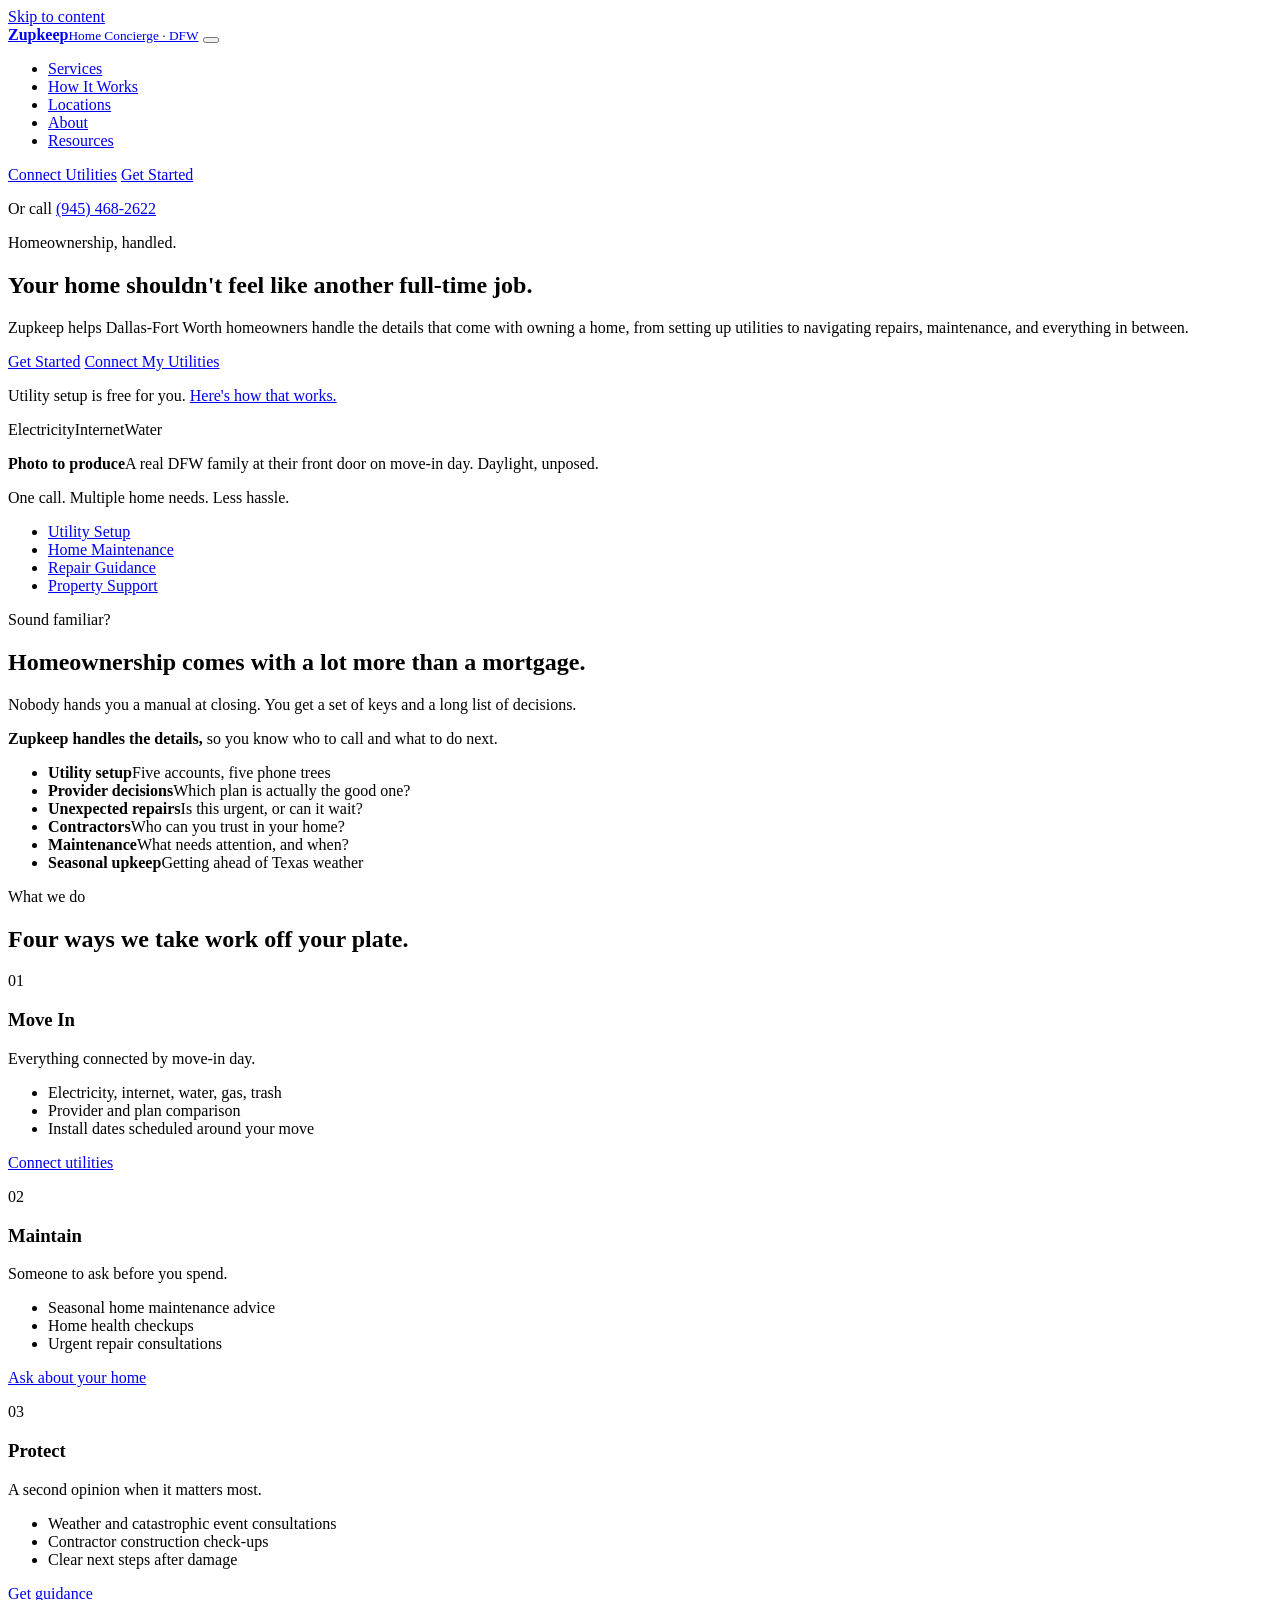
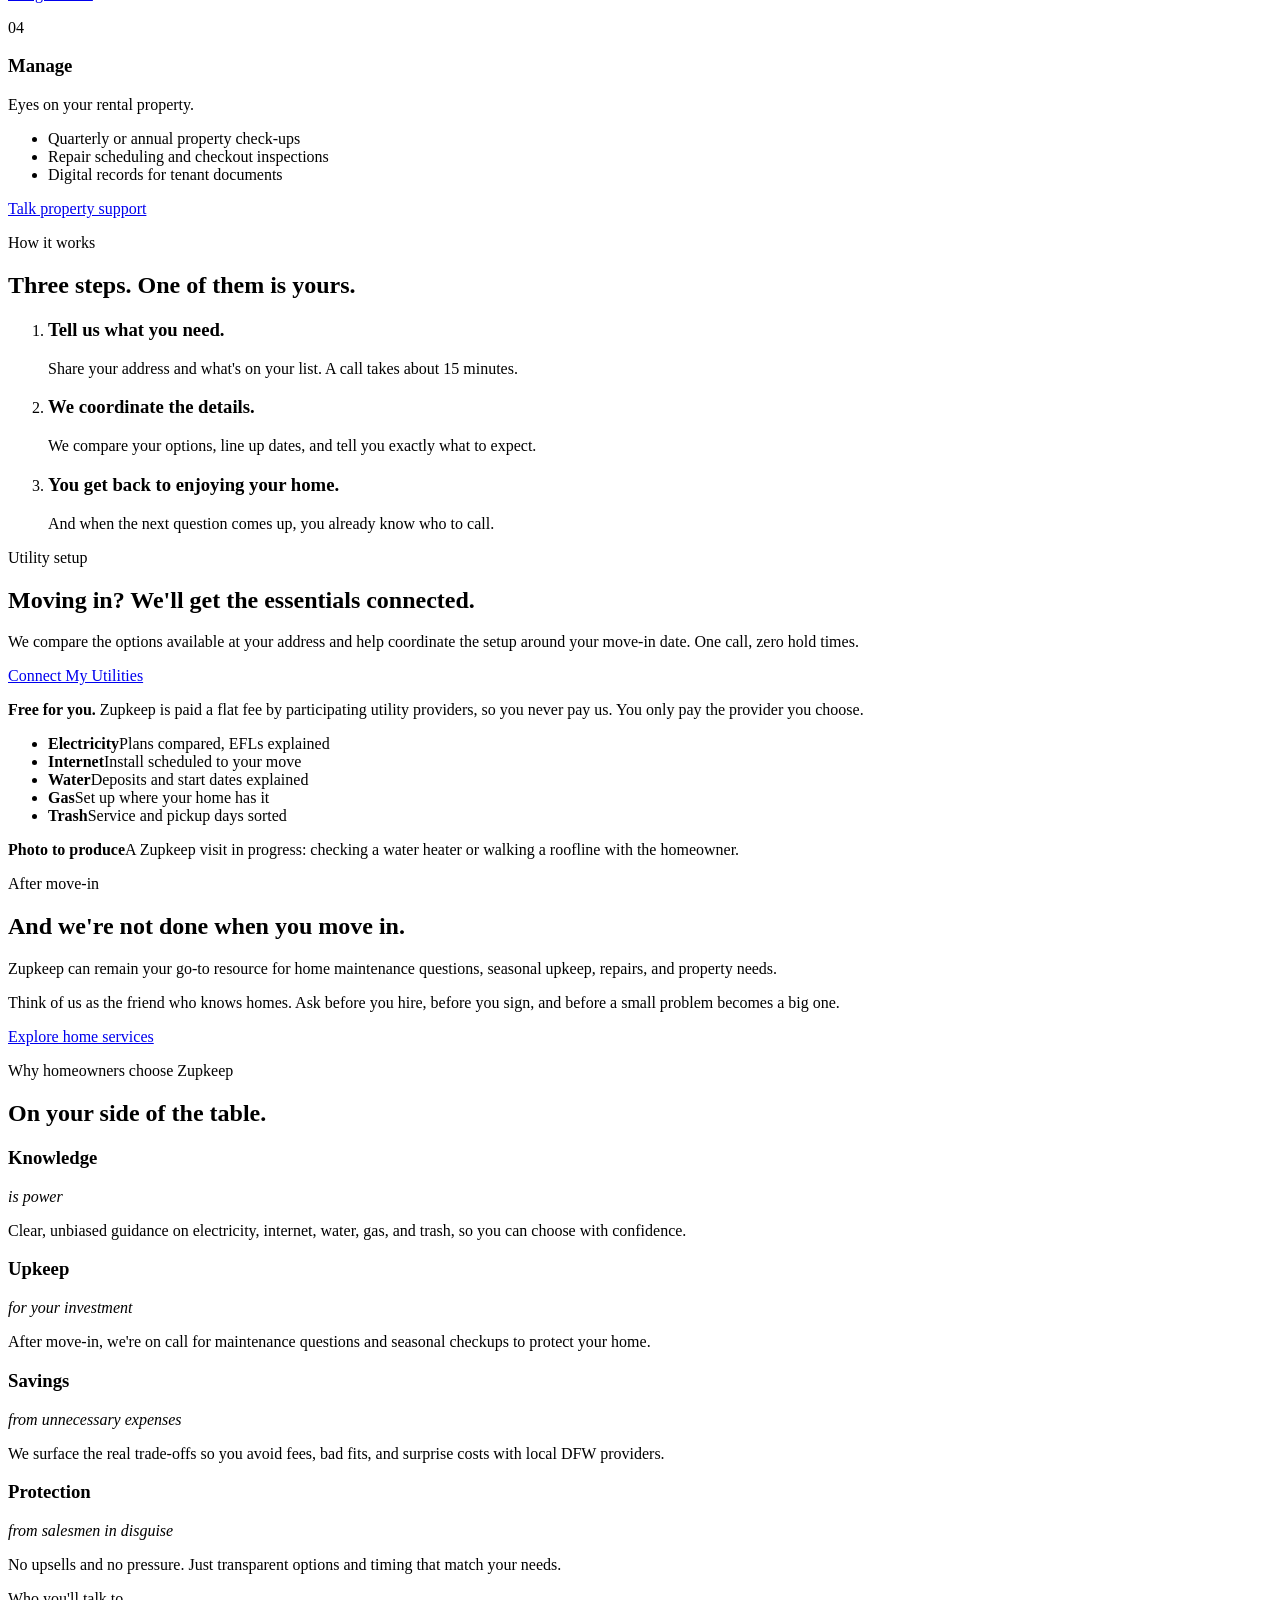
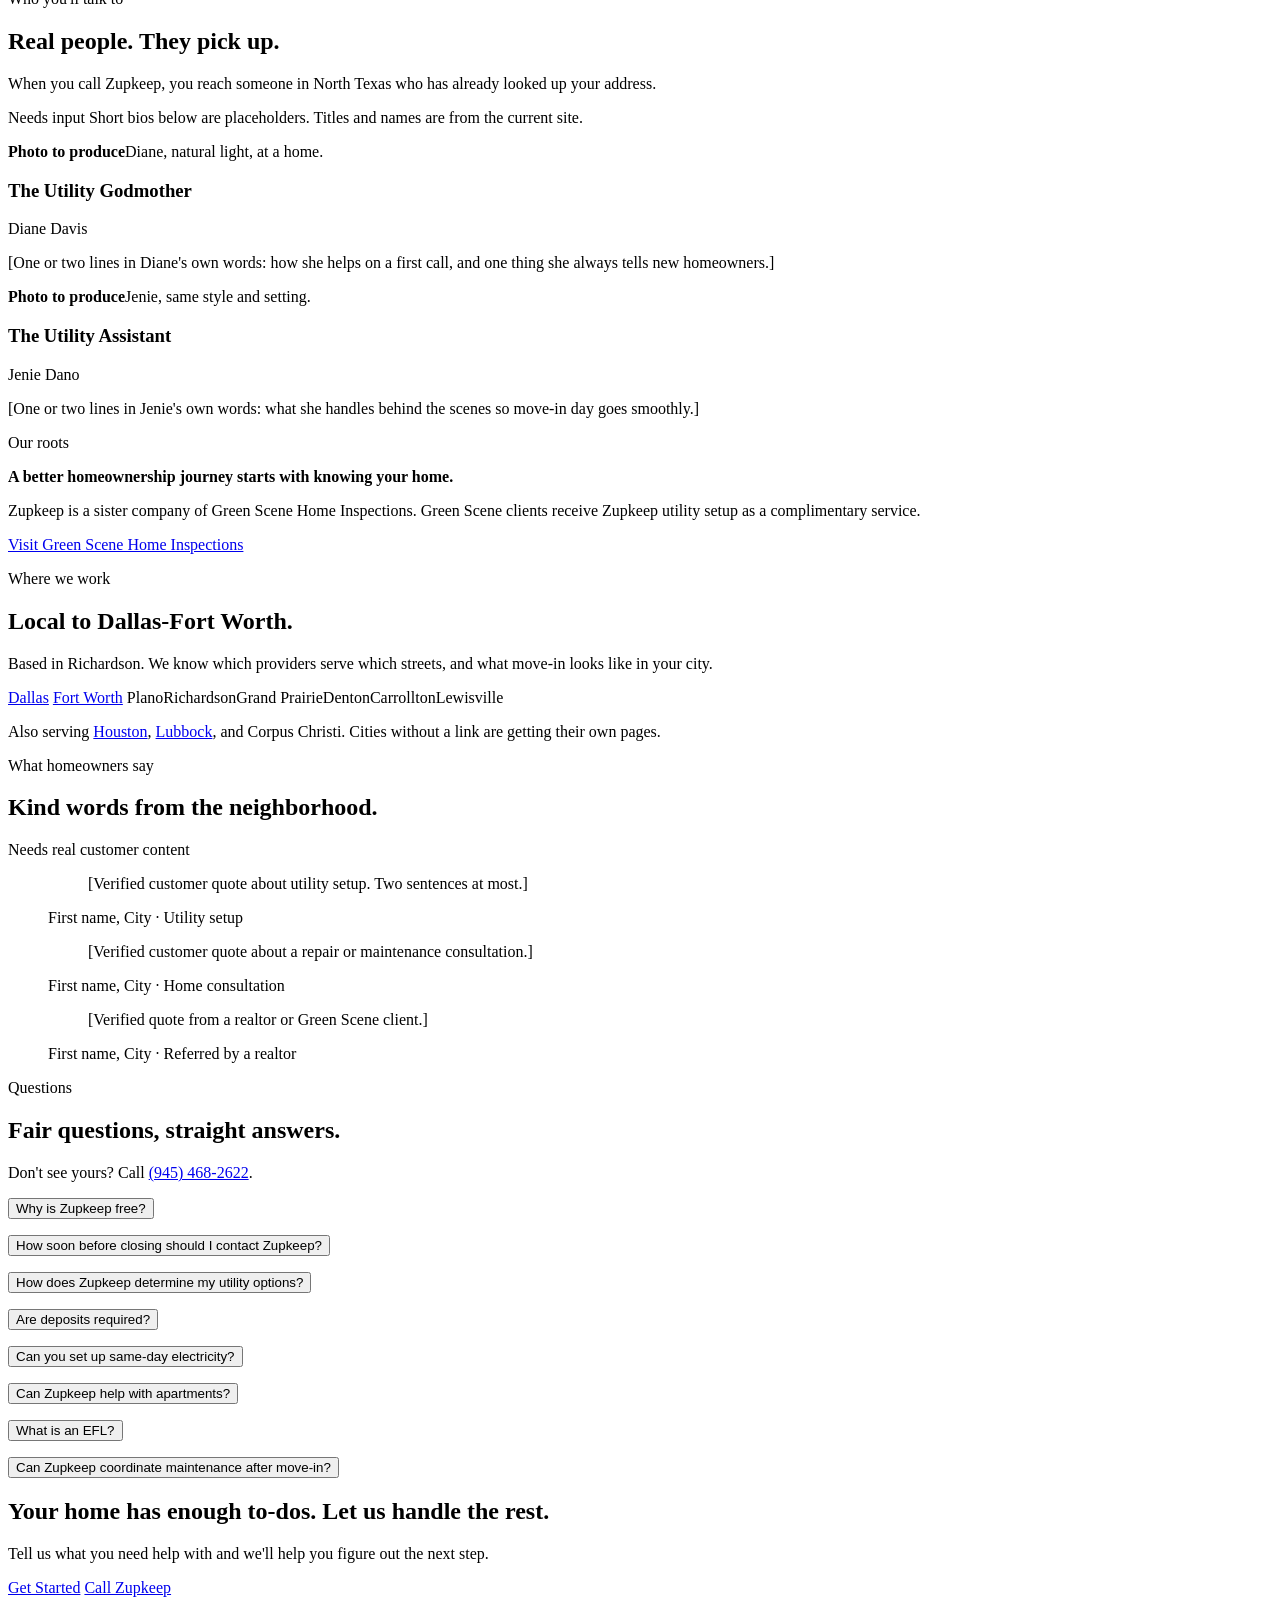
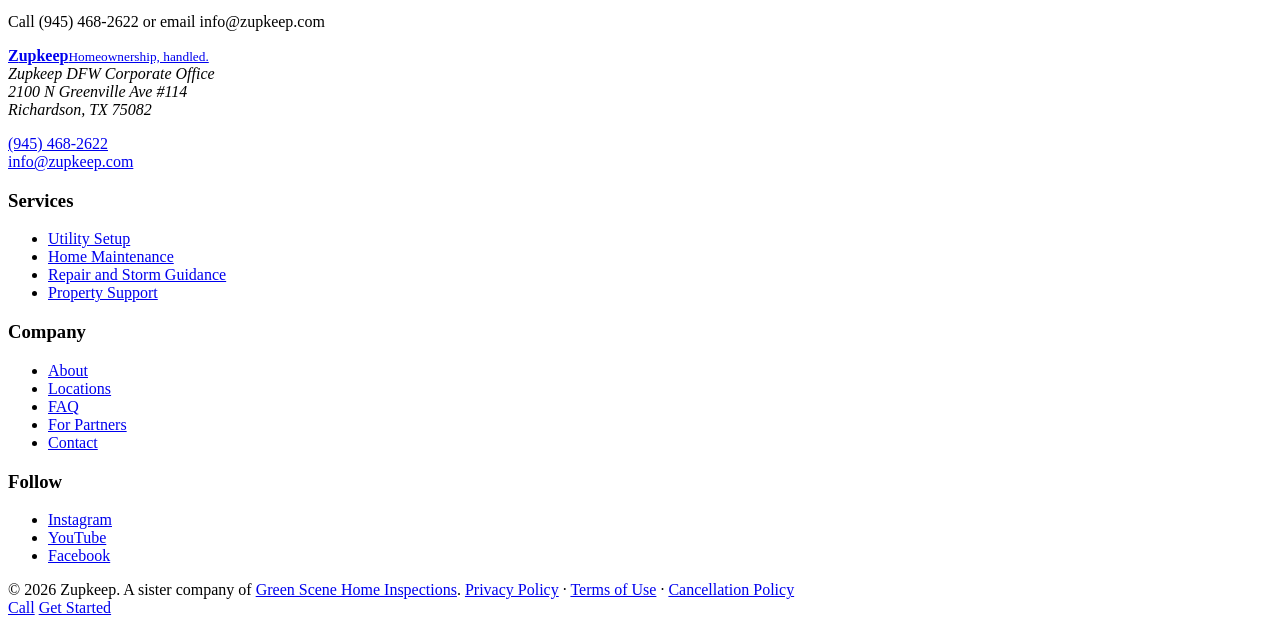
==== index.html @ adb750c3 "Add files via upload" ====
<!DOCTYPE html>
<html lang="en">
<head>
<meta charset="utf-8">
<meta name="viewport" content="width=device-width, initial-scale=1, viewport-fit=cover">
<title>Zupkeep | Home Concierge and Utility Setup in Dallas-Fort Worth</title>
<meta name="robots" content="noindex, nofollow">
<meta name="description" content="Zupkeep helps DFW homeowners handle the details of owning a home: free utility setup at move-in, then maintenance, repair, and property guidance for as long as you own it.">
<link rel="canonical" href="https://www.zupkeep.com/">
<meta property="og:type" content="website">
<meta property="og:site_name" content="Zupkeep">
<meta property="og:title" content="Zupkeep | Home Concierge and Utility Setup in Dallas-Fort Worth">
<meta property="og:description" content="Zupkeep helps DFW homeowners handle the details of owning a home: free utility setup at move-in, then maintenance, repair, and property guidance for as long as you own it.">
<meta property="og:url" content="https://www.zupkeep.com/">
<!-- TODO: replace with a real 1200x630 share image -->
<meta property="og:image" content="https://www.zupkeep.com/assets/images/og-zupkeep.jpg">
<meta name="twitter:card" content="summary_large_image">
<link rel="preconnect" href="https://fonts.googleapis.com">
<link rel="preconnect" href="https://fonts.gstatic.com" crossorigin>
<link rel="stylesheet" href="https://fonts.googleapis.com/css2?family=Bricolage+Grotesque:opsz,wght@12..96,600;12..96,700;12..96,800&family=DM+Sans:opsz,wght@9..40,400;9..40,500;9..40,600;9..40,700&display=swap">
<link rel="stylesheet" href="css/variables.css">
<link rel="stylesheet" href="css/global.css">
<link rel="stylesheet" href="css/components.css">
<link rel="stylesheet" href="css/responsive.css">
<script type="application/ld+json">{"@context":"https://schema.org","@type":"LocalBusiness","@id":"https://www.zupkeep.com/#business","name":"Zupkeep","url":"https://www.zupkeep.com/","telephone":"+1-945-468-2622","email":"info@zupkeep.com","address":{"@type":"PostalAddress","streetAddress":"2100 N Greenville Ave #114","addressLocality":"Richardson","addressRegion":"TX","postalCode":"75082","addressCountry":"US"},"areaServed":["Dallas","Fort Worth","Plano","Richardson","Grand Prairie","Denton","Carrollton","Lewisville"],"parentOrganization":{"@type":"Organization","name":"Green Scene Home Inspections","url":"https://www.greenscenehomeinspections.com/"},"sameAs":["https://www.instagram.com/zupkeep","https://youtube.com/@zupkeep"]}</script>
<script type="application/ld+json">{"@context": "https://schema.org", "@type": "FAQPage", "mainEntity": [{"@type": "Question", "name": "Why is Zupkeep free?", "acceptedAnswer": {"@type": "Answer", "text": "Zupkeep is paid a flat fee by participating utility providers, so you never pay us. You only pay the provider you choose. For Green Scene Home Inspections clients, it is a complimentary service."}}, {"@type": "Question", "name": "How soon before closing should I contact Zupkeep?", "acceptedAnswer": {"@type": "Answer", "text": "We suggest two to four weeks before moving in, or as early as possible."}}, {"@type": "Question", "name": "How does Zupkeep determine my utility options?", "acceptedAnswer": {"@type": "Answer", "text": "Zupkeep uses proprietary software to identify the options available for your address."}}, {"@type": "Question", "name": "Are deposits required?", "acceptedAnswer": {"@type": "Answer", "text": "Deposits are set by the utility provider and can be based on credit, identity verification, prior account history, or random selection. We will tell you what to expect and how to ask about waivers when available. If you have a credit freeze, you will need to temporarily lift it with the credit bureaus before enrollment."}}, {"@type": "Question", "name": "Can you set up same-day electricity?", "acceptedAnswer": {"@type": "Answer", "text": "Often, yes. It depends on the provider's cut-off times and meter access. Ask us early and we will make it happen when possible."}}, {"@type": "Question", "name": "Can Zupkeep help with apartments?", "acceptedAnswer": {"@type": "Answer", "text": "Yes. Zupkeep works with apartments and high-rises, though high-rises often have their own utilities."}}, {"@type": "Question", "name": "What is an EFL?", "acceptedAnswer": {"@type": "Answer", "text": "An EFL (Electricity Facts Label) comes with every deregulated electricity plan in Texas. It is the key to understanding what you will pay per kilowatt-hour."}}, {"@type": "Question", "name": "Can Zupkeep coordinate maintenance after move-in?", "acceptedAnswer": {"@type": "Answer", "text": "Yes. After move-in we are on call for maintenance questions and seasonal checkups, and you can request a consultation for urgent repairs, contractor work, or weather damage."}}]}</script>
</head>
<body>
<a class="skip-link" href="#main">Skip to content</a>
<header class="header">
  <div class="container header__inner">
    <!-- Wordmark stand-in. Replace with the Zupkeep logo file (SVG preferred) in assets/images/. -->
    <a class="logo" href="index.html" aria-label="Zupkeep home"><b><span>Z</span>upkeep</b><small>Home Concierge &middot; DFW</small></a>
    <button class="nav-toggle" type="button" aria-expanded="false" aria-controls="site-nav" aria-label="Menu"><span></span><span></span><span></span></button>
    <nav class="nav" id="site-nav" aria-label="Main">
      <ul class="nav__list">
        <li><a href="#services">Services</a></li>
        <li><a href="#how-it-works">How It Works</a></li>
        <li><a href="#locations">Locations</a></li>
        <li><a href="#team">About</a></li>
        <li><a href="#faq">Resources</a></li>
      </ul>
      <div class="nav__cta">
        <a class="btn btn--secondary btn--sm" href="pages/utilities.html" data-track="connect_utilities" data-placement="nav">Connect Utilities</a>
        <a class="btn btn--primary btn--sm" href="pages/utilities.html#get-started" data-track="get_started" data-placement="nav">Get Started</a>
      </div>
      <p class="nav__phone">Or call <a href="tel:+19454682622" data-track="phone_click" data-placement="menu">(945) 468-2622</a></p>
    </nav>
  </div>
</header>
<main id="main">

<!-- 2. HERO -->
<section class="hero">
  <div class="container split split--center">
    <div class="stack">
      <p class="eyebrow">Homeownership, handled.</p>
      <h1>Your home shouldn't feel like another full-time job.</h1>
      <p class="lead">Zupkeep helps Dallas-Fort Worth homeowners handle the details that come with owning a home, from setting up utilities to navigating repairs, maintenance, and everything in between.</p>
      <div class="btn-row">
        <a class="btn btn--primary" href="pages/utilities.html#get-started" data-track="get_started" data-placement="hero">Get Started</a>
        <a class="btn btn--secondary" href="pages/utilities.html" data-track="connect_utilities" data-placement="hero">Connect My Utilities</a>
      </div>
      <p class="hero__note">Utility setup is free for you. <a href="#faq">Here's how that works.</a></p>
    </div>
    <div class="photo" role="img" aria-label="Placeholder for a photo of a Dallas-Fort Worth home at move-in">
      <!-- Replace with: <img src="assets/images/hero-home.jpg" alt="..." width="960" height="1200" fetchpriority="high"> -->
      <div class="photo__tags"><span class="tag">Electricity</span><span class="tag">Internet</span><span class="tag">Water</span></div>
      <p class="photo__note"><b>Photo to produce</b>A real DFW family at their front door on move-in day. Daylight, unposed.</p>
    </div>
  </div>
</section>

<!-- 3. VALUE STRIP -->
<section class="strip" aria-label="What Zupkeep helps with">
  <div class="container strip__inner">
    <p class="strip__line">One call. Multiple home needs. Less hassle.</p>
    <ul class="strip__list">
      <li><a href="#utilities">Utility Setup</a></li>
      <li><a href="#services">Home Maintenance</a></li>
      <li><a href="#services">Repair Guidance</a></li>
      <li><a href="#services">Property Support</a></li>
    </ul>
  </div>
</section>

<!-- 4. THE PROBLEM -->
<section class="section">
  <div class="container split reveal">
    <div class="stack">
      <p class="eyebrow">Sound familiar?</p>
      <h2>Homeownership comes with a lot more than a mortgage.</h2>
      <p class="lead muted">Nobody hands you a manual at closing. You get a set of keys and a long list of decisions.</p>
      <p><strong>Zupkeep handles the details,</strong> so you know who to call and what to do next.</p>
    </div>
    <ul class="ruled">
      <li><strong>Utility setup</strong><span>Five accounts, five phone trees</span></li>
      <li><strong>Provider decisions</strong><span>Which plan is actually the good one?</span></li>
      <li><strong>Unexpected repairs</strong><span>Is this urgent, or can it wait?</span></li>
      <li><strong>Contractors</strong><span>Who can you trust in your home?</span></li>
      <li><strong>Maintenance</strong><span>What needs attention, and when?</span></li>
      <li><strong>Seasonal upkeep</strong><span>Getting ahead of Texas weather</span></li>
    </ul>
  </div>
</section>

<!-- 5. CORE SERVICES -->
<section class="section section--surface" id="services">
  <div class="container stack stack--lg">
    <div class="stack reveal">
      <p class="eyebrow">What we do</p>
      <h2>Four ways we take work off your plate.</h2>
    </div>
    <div class="cards reveal">
      <article class="card">
        <p class="card__num">01</p><h3>Move In</h3>
        <p>Everything connected by move-in day.</p>
        <ul class="card__list"><li>Electricity, internet, water, gas, trash</li><li>Provider and plan comparison</li><li>Install dates scheduled around your move</li></ul>
        <a class="link" href="pages/utilities.html" data-track="connect_utilities" data-placement="service_card">Connect utilities</a>
      </article>
      <article class="card">
        <p class="card__num">02</p><h3>Maintain</h3>
        <p>Someone to ask before you spend.</p>
        <ul class="card__list"><li>Seasonal home maintenance advice</li><li>Home health checkups</li><li>Urgent repair consultations</li></ul>
        <a class="link" href="pages/utilities.html#get-started" data-track="home_maintenance_consultation" data-placement="service_card">Ask about your home</a>
      </article>
      <article class="card">
        <p class="card__num">03</p><h3>Protect</h3>
        <p>A second opinion when it matters most.</p>
        <ul class="card__list"><li>Weather and catastrophic event consultations</li><li>Contractor construction check-ups</li><li>Clear next steps after damage</li></ul>
        <a class="link" href="pages/utilities.html#get-started" data-track="home_repair_consultation" data-placement="service_card">Get guidance</a>
      </article>
      <article class="card">
        <p class="card__num">04</p><h3>Manage</h3>
        <p>Eyes on your rental property.</p>
        <ul class="card__list"><li>Quarterly or annual property check-ups</li><li>Repair scheduling and checkout inspections</li><li>Digital records for tenant documents</li></ul>
        <a class="link" href="pages/utilities.html#get-started" data-track="property_management_consultation" data-placement="service_card">Talk property support</a>
      </article>
    </div>
  </div>
</section>

<!-- 6. HOW IT WORKS -->
<section class="section" id="how-it-works">
  <div class="container stack stack--lg">
    <div class="stack reveal">
      <p class="eyebrow">How it works</p>
      <h2>Three steps. One of them is yours.</h2>
    </div>
    <ol class="steps reveal">
      <li class="step"><h3>Tell us what you need.</h3><p class="muted">Share your address and what's on your list. A call takes about 15 minutes.</p></li>
      <li class="step"><h3>We coordinate the details.</h3><p class="muted">We compare your options, line up dates, and tell you exactly what to expect.</p></li>
      <li class="step"><h3>You get back to enjoying your home.</h3><p class="muted">And when the next question comes up, you already know who to call.</p></li>
    </ol>
  </div>
</section>

<!-- 7. UTILITY CONNECTION -->
<section class="section section--dark" id="utilities">
  <div class="container split reveal">
    <div class="stack">
      <p class="eyebrow">Utility setup</p>
      <h2>Moving in? We'll get the essentials connected.</h2>
      <p class="lead muted">We compare the options available at your address and help coordinate the setup around your move-in date. One call, zero hold times.</p>
      <div class="btn-row">
        <a class="btn btn--primary" href="pages/utilities.html" data-track="connect_utilities" data-placement="utility_section">Connect My Utilities</a>
      </div>
      <p class="muted" style="font-size:var(--text-small)"><strong style="color:var(--zupkeep-on-dark)">Free for you.</strong> Zupkeep is paid a flat fee by participating utility providers, so you never pay us. You only pay the provider you choose.</p>
    </div>
    <ul class="ruled">
      <li><strong>Electricity</strong><span>Plans compared, EFLs explained</span></li>
      <li><strong>Internet</strong><span>Install scheduled to your move</span></li>
      <li><strong>Water</strong><span>Deposits and start dates explained</span></li>
      <li><strong>Gas</strong><span>Set up where your home has it</span></li>
      <li><strong>Trash</strong><span>Service and pickup days sorted</span></li>
    </ul>
  </div>
</section>

<!-- 8. ONGOING CONCIERGE -->
<section class="section">
  <div class="container split split--center reveal">
    <div class="photo photo--wide" role="img" aria-label="Placeholder for a photo of a Zupkeep home checkup">
      <p class="photo__note"><b>Photo to produce</b>A Zupkeep visit in progress: checking a water heater or walking a roofline with the homeowner.</p>
    </div>
    <div class="stack">
      <p class="eyebrow">After move-in</p>
      <h2>And we're not done when you move in.</h2>
      <p class="lead muted">Zupkeep can remain your go-to resource for home maintenance questions, seasonal upkeep, repairs, and property needs.</p>
      <p>Think of us as the friend who knows homes. Ask before you hire, before you sign, and before a small problem becomes a big one.</p>
      <a class="link" href="#services" data-track="explore_home_services" data-placement="concierge_section">Explore home services</a>
    </div>
  </div>
</section>

<!-- 9. WHY ZUPKEEP -->
<section class="section section--surface" id="why">
  <div class="container stack stack--lg">
    <div class="stack reveal">
      <p class="eyebrow">Why homeowners choose Zupkeep</p>
      <h2>On your side of the table.</h2>
    </div>
    <div class="pillars reveal">
      <div class="pillar"><h3>Knowledge</h3><em>is power</em><p class="muted">Clear, unbiased guidance on electricity, internet, water, gas, and trash, so you can choose with confidence.</p></div>
      <div class="pillar"><h3>Upkeep</h3><em>for your investment</em><p class="muted">After move-in, we're on call for maintenance questions and seasonal checkups to protect your home.</p></div>
      <div class="pillar"><h3>Savings</h3><em>from unnecessary expenses</em><p class="muted">We surface the real trade-offs so you avoid fees, bad fits, and surprise costs with local DFW providers.</p></div>
      <div class="pillar"><h3>Protection</h3><em>from salesmen in disguise</em><p class="muted">No upsells and no pressure. Just transparent options and timing that match your needs.</p></div>
    </div>
  </div>
</section>

<!-- 10. HUMAN TEAM -->
<section class="section" id="team">
  <div class="container split reveal">
    <div class="stack">
      <p class="eyebrow">Who you'll talk to</p>
      <h2>Real people. They pick up.</h2>
      <p class="lead muted">When you call Zupkeep, you reach someone in North Texas who has already looked up your address.</p>
      <p class="muted" style="font-size:var(--text-small)"><span class="badge badge--flag">Needs input</span> Short bios below are placeholders. Titles and names are from the current site.</p>
    </div>
    <div class="team">
      <article class="person">
        <div class="photo photo--portrait" role="img" aria-label="Placeholder for a portrait of Diane Davis"><p class="photo__note"><b>Photo to produce</b>Diane, natural light, at a home.</p></div>
        <h3 class="person__nick">The Utility Godmother</h3>
        <p class="person__name">Diane Davis</p>
        <p class="muted">[One or two lines in Diane's own words: how she helps on a first call, and one thing she always tells new homeowners.]</p>
      </article>
      <article class="person">
        <div class="photo photo--portrait" role="img" aria-label="Placeholder for a portrait of Jenie Dano"><p class="photo__note"><b>Photo to produce</b>Jenie, same style and setting.</p></div>
        <h3 class="person__nick">The Utility Assistant</h3>
        <p class="person__name">Jenie Dano</p>
        <p class="muted">[One or two lines in Jenie's own words: what she handles behind the scenes so move-in day goes smoothly.]</p>
      </article>
    </div>
  </div>
</section>

<!-- 11. GREEN SCENE -->
<section class="section section--surface">
  <div class="container">
    <div class="note reveal">
      <div class="stack">
        <p class="eyebrow">Our roots</p>
        <h2 style="font-size:var(--text-h3)">A better homeownership journey starts with knowing your home.</h2>
      </div>
      <div class="stack">
        <p>Zupkeep is a sister company of Green Scene Home Inspections. Green Scene clients receive Zupkeep utility setup as a complimentary service.</p>
        <a class="link" href="https://www.greenscenehomeinspections.com/" rel="noopener">Visit Green Scene Home Inspections</a>
      </div>
    </div>
  </div>
</section>

<!-- 12. LOCATIONS -->
<section class="section" id="locations">
  <div class="container stack stack--lg">
    <div class="split reveal">
      <div class="stack"><p class="eyebrow">Where we work</p><h2>Local to Dallas-Fort Worth.</h2></div>
      <p class="lead muted">Based in Richardson. We know which providers serve which streets, and what move-in looks like in your city.</p>
    </div>
    <nav class="cities reveal" aria-label="Dallas-Fort Worth service areas">
      <a href="pages/dallas.html">Dallas</a>
      <a href="https://www.zupkeep.com/fort-worth">Fort Worth</a>
      <span>Plano</span><span>Richardson</span><span>Grand Prairie</span><span>Denton</span><span>Carrollton</span><span>Lewisville</span>
    </nav>
    <p class="muted reveal">Also serving <a href="https://www.zupkeep.com/houston">Houston</a>, <a href="https://www.zupkeep.com/lubbock">Lubbock</a>, and Corpus Christi. Cities without a link are getting their own pages.</p>
  </div>
</section>

<!-- 13. TESTIMONIALS (placeholder structure, no invented quotes) -->
<section class="section section--surface" id="reviews">
  <div class="container stack stack--lg">
    <div class="stack reveal">
      <p class="eyebrow">What homeowners say</p>
      <h2>Kind words from the neighborhood.</h2>
      <p><span class="badge badge--flag">Needs real customer content</span></p>
    </div>
    <div class="quotes reveal">
      <figure class="quote"><blockquote>[Verified customer quote about utility setup. Two sentences at most.]</blockquote><figcaption>First name, City &middot; Utility setup</figcaption></figure>
      <figure class="quote"><blockquote>[Verified customer quote about a repair or maintenance consultation.]</blockquote><figcaption>First name, City &middot; Home consultation</figcaption></figure>
      <figure class="quote"><blockquote>[Verified quote from a realtor or Green Scene client.]</blockquote><figcaption>First name, City &middot; Referred by a realtor</figcaption></figure>
    </div>
  </div>
</section>

<!-- 14. FAQ -->
<section class="section" id="faq">
  <div class="container split reveal">
    <div class="stack">
      <p class="eyebrow">Questions</p>
      <h2>Fair questions, straight answers.</h2>
      <p class="muted">Don't see yours? Call <a href="tel:+19454682622" data-track="phone_click" data-placement="faq">(945) 468-2622</a>.</p>
    </div>
    <div class="faq">
  <div class="faq__item">
    <h3 style="font-size:inherit"><button class="faq__q" type="button" aria-expanded="false" aria-controls="faq-0">Why is Zupkeep free?</button></h3>
    <div class="faq__a" id="faq-0" hidden><p>Zupkeep is paid a flat fee by participating utility providers, so you never pay us. You only pay the provider you choose. For Green Scene Home Inspections clients, it is a complimentary service.</p></div>
  </div>
  <div class="faq__item">
    <h3 style="font-size:inherit"><button class="faq__q" type="button" aria-expanded="false" aria-controls="faq-1">How soon before closing should I contact Zupkeep?</button></h3>
    <div class="faq__a" id="faq-1" hidden><p>We suggest two to four weeks before moving in, or as early as possible.</p></div>
  </div>
  <div class="faq__item">
    <h3 style="font-size:inherit"><button class="faq__q" type="button" aria-expanded="false" aria-controls="faq-2">How does Zupkeep determine my utility options?</button></h3>
    <div class="faq__a" id="faq-2" hidden><p>Zupkeep uses proprietary software to identify the options available for your address.</p></div>
  </div>
  <div class="faq__item">
    <h3 style="font-size:inherit"><button class="faq__q" type="button" aria-expanded="false" aria-controls="faq-3">Are deposits required?</button></h3>
    <div class="faq__a" id="faq-3" hidden><p>Deposits are set by the utility provider and can be based on credit, identity verification, prior account history, or random selection. We will tell you what to expect and how to ask about waivers when available. If you have a credit freeze, you will need to temporarily lift it with the credit bureaus before enrollment.</p></div>
  </div>
  <div class="faq__item">
    <h3 style="font-size:inherit"><button class="faq__q" type="button" aria-expanded="false" aria-controls="faq-4">Can you set up same-day electricity?</button></h3>
    <div class="faq__a" id="faq-4" hidden><p>Often, yes. It depends on the provider's cut-off times and meter access. Ask us early and we will make it happen when possible.</p></div>
  </div>
  <div class="faq__item">
    <h3 style="font-size:inherit"><button class="faq__q" type="button" aria-expanded="false" aria-controls="faq-5">Can Zupkeep help with apartments?</button></h3>
    <div class="faq__a" id="faq-5" hidden><p>Yes. Zupkeep works with apartments and high-rises, though high-rises often have their own utilities.</p></div>
  </div>
  <div class="faq__item">
    <h3 style="font-size:inherit"><button class="faq__q" type="button" aria-expanded="false" aria-controls="faq-6">What is an EFL?</button></h3>
    <div class="faq__a" id="faq-6" hidden><p>An EFL (Electricity Facts Label) comes with every deregulated electricity plan in Texas. It is the key to understanding what you will pay per kilowatt-hour.</p></div>
  </div>
  <div class="faq__item">
    <h3 style="font-size:inherit"><button class="faq__q" type="button" aria-expanded="false" aria-controls="faq-7">Can Zupkeep coordinate maintenance after move-in?</button></h3>
    <div class="faq__a" id="faq-7" hidden><p>Yes. After move-in we are on call for maintenance questions and seasonal checkups, and you can request a consultation for urgent repairs, contractor work, or weather damage.</p></div>
  </div>
</div>
  </div>
</section>

<!-- 15. FINAL CTA -->
<div class="stripe" aria-hidden="true"></div>
<section class="section section--dark final">
  <div class="container stack reveal">
    <h2>Your home has enough to-dos. <span>Let us handle the rest.</span></h2>
    <p class="lead muted">Tell us what you need help with and we'll help you figure out the next step.</p>
    <div class="btn-row">
      <a class="btn btn--primary" href="pages/utilities.html#get-started" data-track="get_started" data-placement="final_cta">Get Started</a>
      <a class="btn btn--secondary" href="tel:+19454682622" data-track="phone_click" data-placement="final_cta">Call Zupkeep</a>
    </div>
    <p class="muted">Call <span class="contact-line">(945) 468-2622</span> or email <span class="contact-line">info@zupkeep.com</span></p>
  </div>
</section>
</main>
<footer class="footer">
  <div class="container">
    <div class="footer__grid">
      <div class="stack">
        <a class="logo" href="index.html" aria-label="Zupkeep home"><b><span>Z</span>upkeep</b><small>Homeownership, handled.</small></a>
        <address>Zupkeep DFW Corporate Office<br>2100 N Greenville Ave #114<br>Richardson, TX 75082</address>
        <p><a href="tel:+19454682622" data-track="phone_click" data-placement="footer">(945) 468-2622</a><br><a href="mailto:info@zupkeep.com" data-track="email_click" data-placement="footer">info@zupkeep.com</a></p>
      </div>
      <nav aria-label="Services">
        <h3>Services</h3>
        <ul>
          <li><a href="pages/utilities.html">Utility Setup</a></li>
          <li><a href="#services">Home Maintenance</a></li>
          <li><a href="#services">Repair and Storm Guidance</a></li>
          <li><a href="#services">Property Support</a></li>
        </ul>
      </nav>
      <nav aria-label="Company">
        <h3>Company</h3>
        <ul>
          <li><a href="#team">About</a></li>
          <li><a href="#locations">Locations</a></li>
          <li><a href="#faq">FAQ</a></li>
          <li><a href="https://www.zupkeep.com/contact-us" data-track="partner_with_zupkeep" data-placement="footer">For Partners</a></li>
          <li><a href="https://www.zupkeep.com/contact-us" data-track="contact_zupkeep" data-placement="footer">Contact</a></li>
        </ul>
      </nav>
      <nav aria-label="Follow">
        <h3>Follow</h3>
        <ul>
          <li><a href="https://www.instagram.com/zupkeep" rel="noopener">Instagram</a></li>
          <li><a href="https://youtube.com/@zupkeep" rel="noopener">YouTube</a></li>
          <li><a href="https://www.zupkeep.com/" rel="noopener">Facebook</a><!-- TODO: paste the Facebook page URL --></li>
        </ul>
      </nav>
    </div>
    <div class="footer__legal">
      <span>&copy; <span data-year>2026</span> Zupkeep. A sister company of <a href="https://www.greenscenehomeinspections.com/" rel="noopener">Green Scene Home Inspections</a>.</span>
      <span><!-- TODO: point these at the final policy URLs once confirmed by the business -->
        <a href="https://www.zupkeep.com/blank">Privacy Policy</a> &middot; <a href="https://www.zupkeep.com/">Terms of Use</a> &middot; <a href="https://www.zupkeep.com/">Cancellation Policy</a></span>
    </div>
  </div>
</footer>
<div class="actionbar">
  <a class="btn btn--secondary" href="tel:+19454682622" data-track="phone_click" data-placement="actionbar">Call</a>
  <a class="btn btn--primary" href="pages/utilities.html#get-started" data-track="get_started" data-placement="actionbar">Get Started</a>
</div>
<script src="js/main.js" defer></script>
</body>
</html>
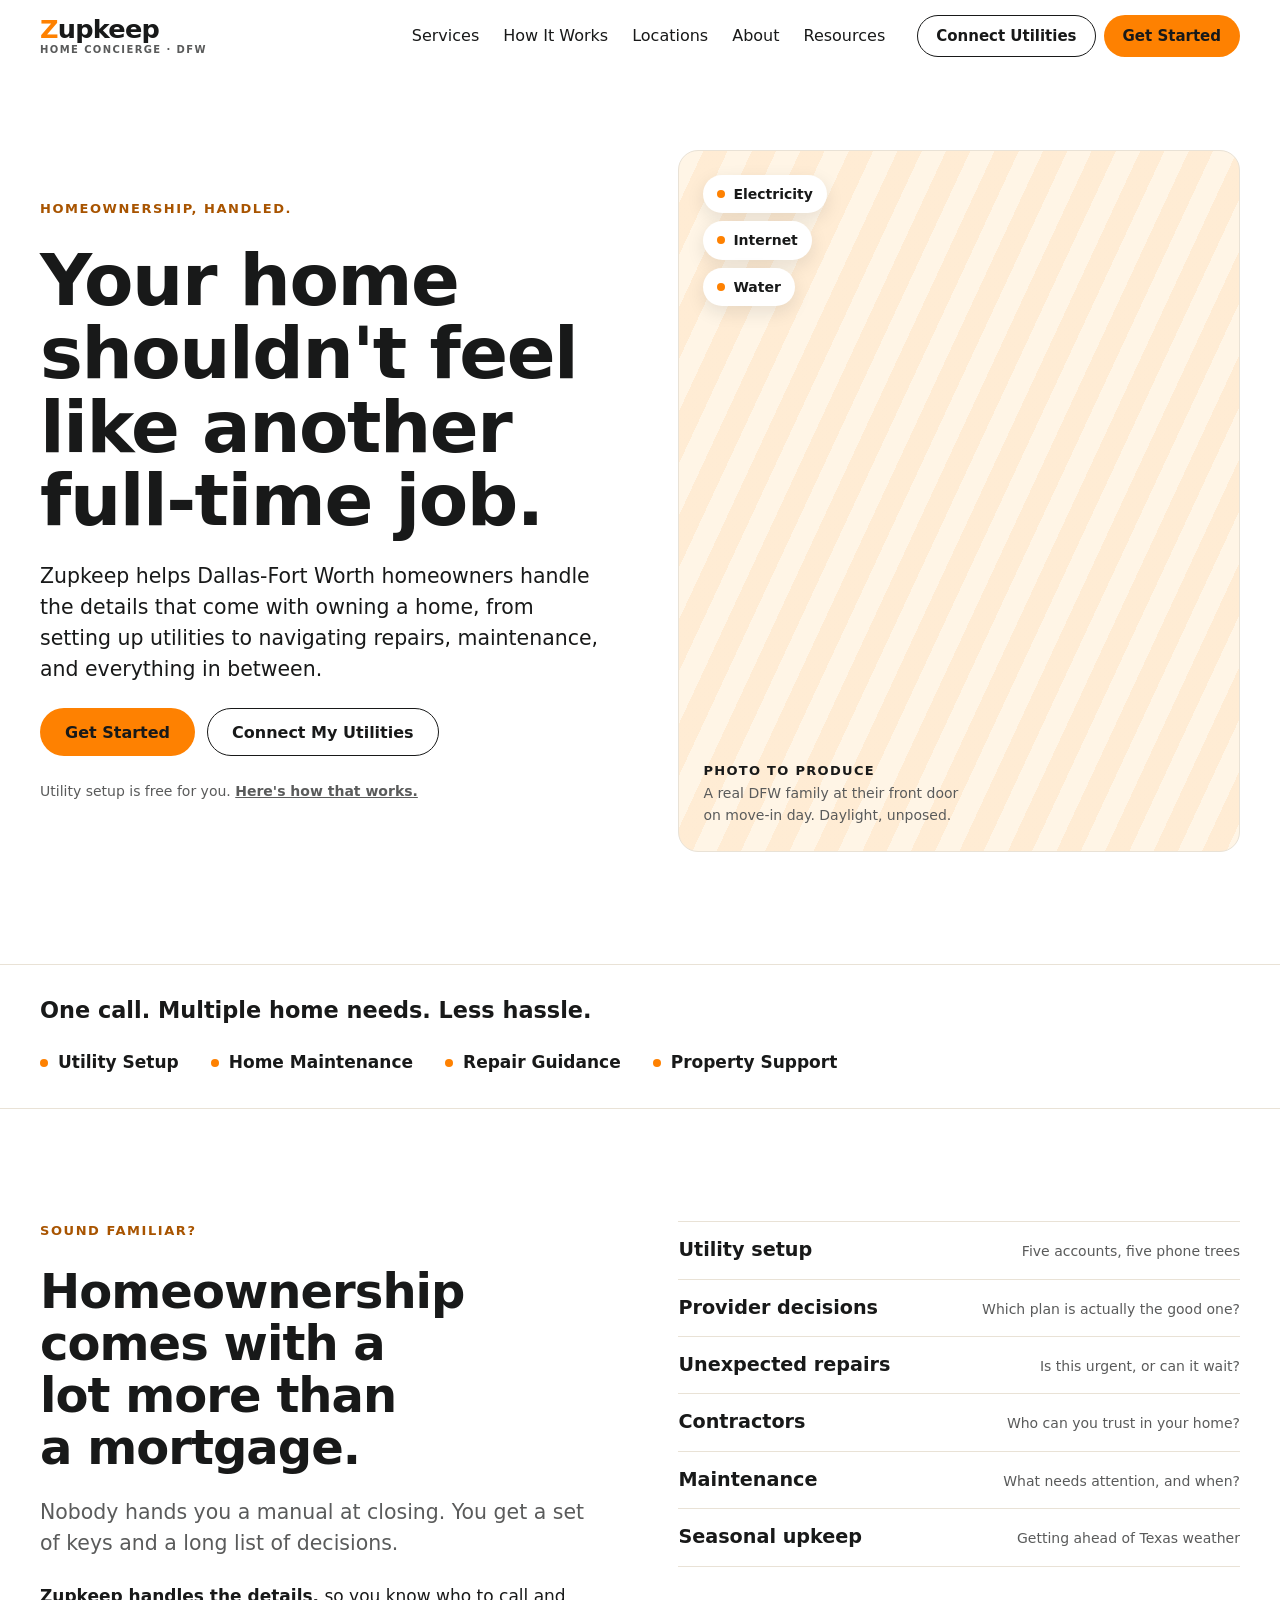
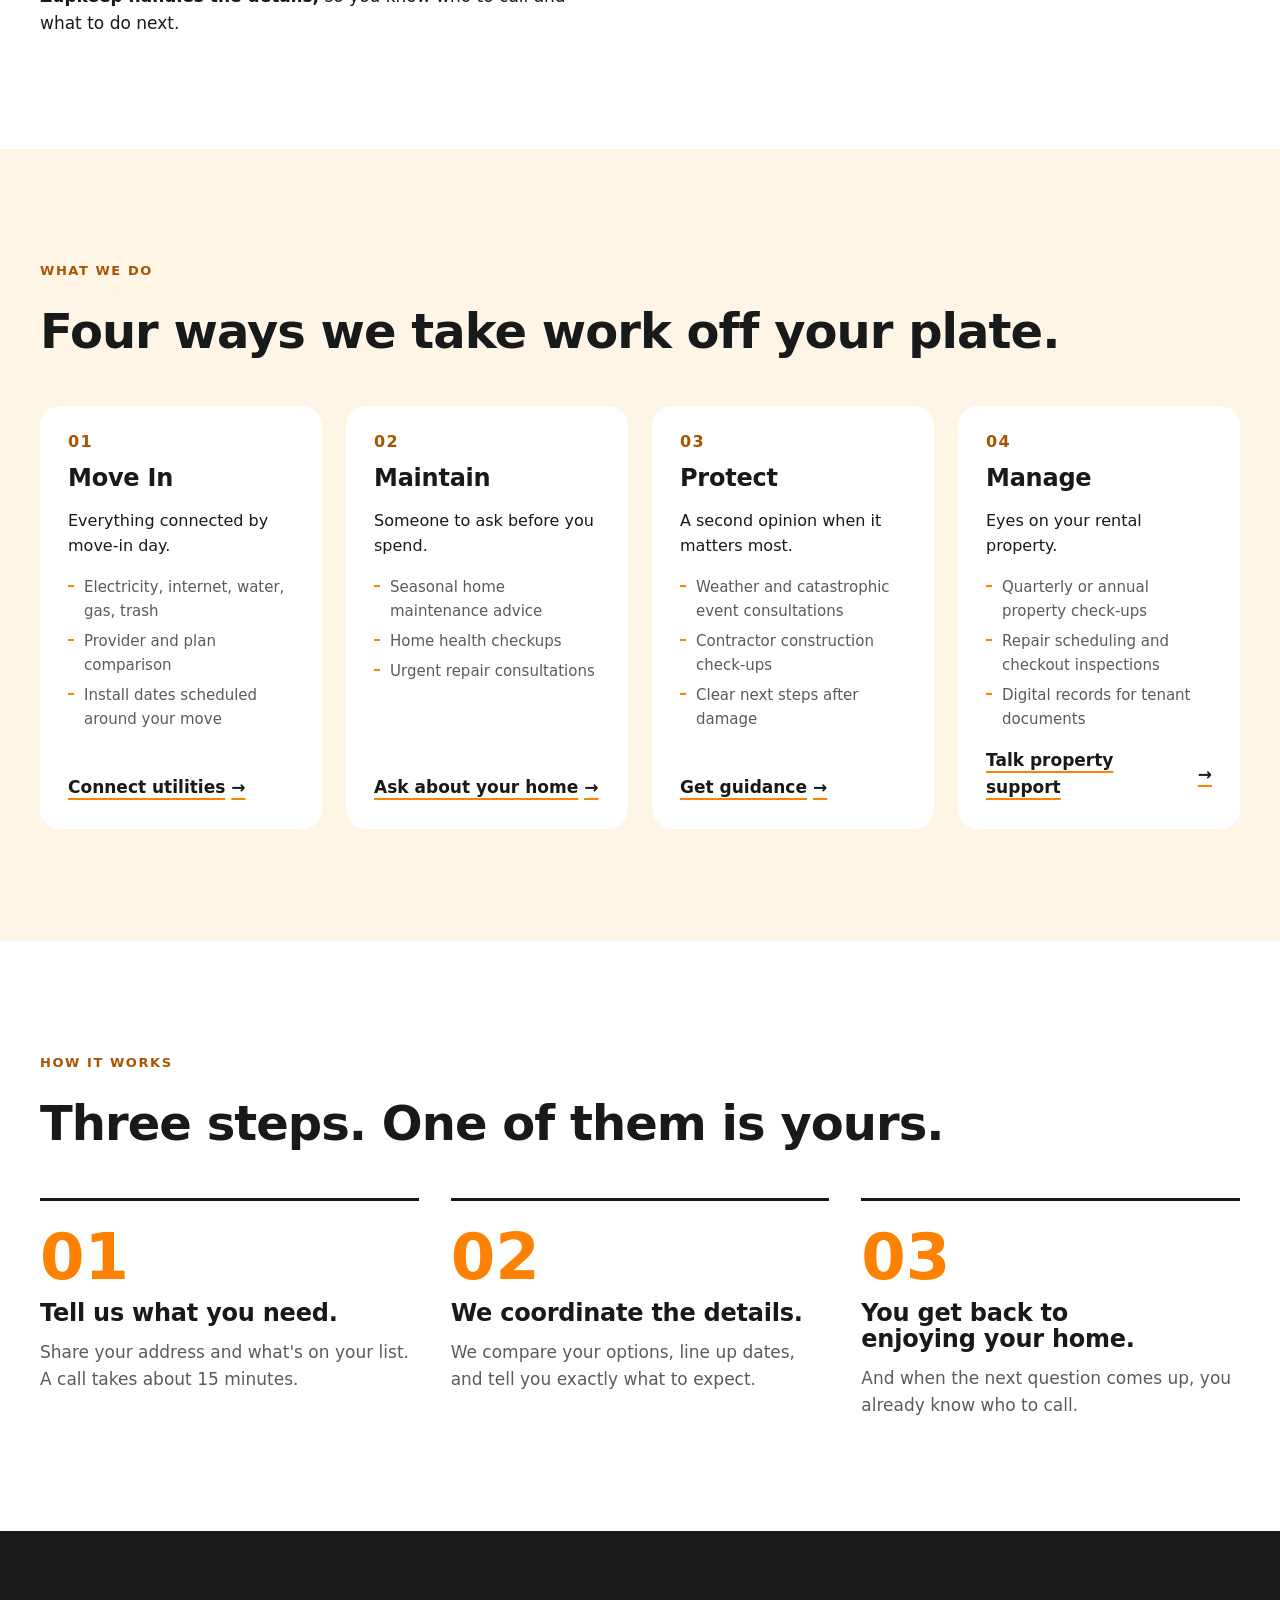
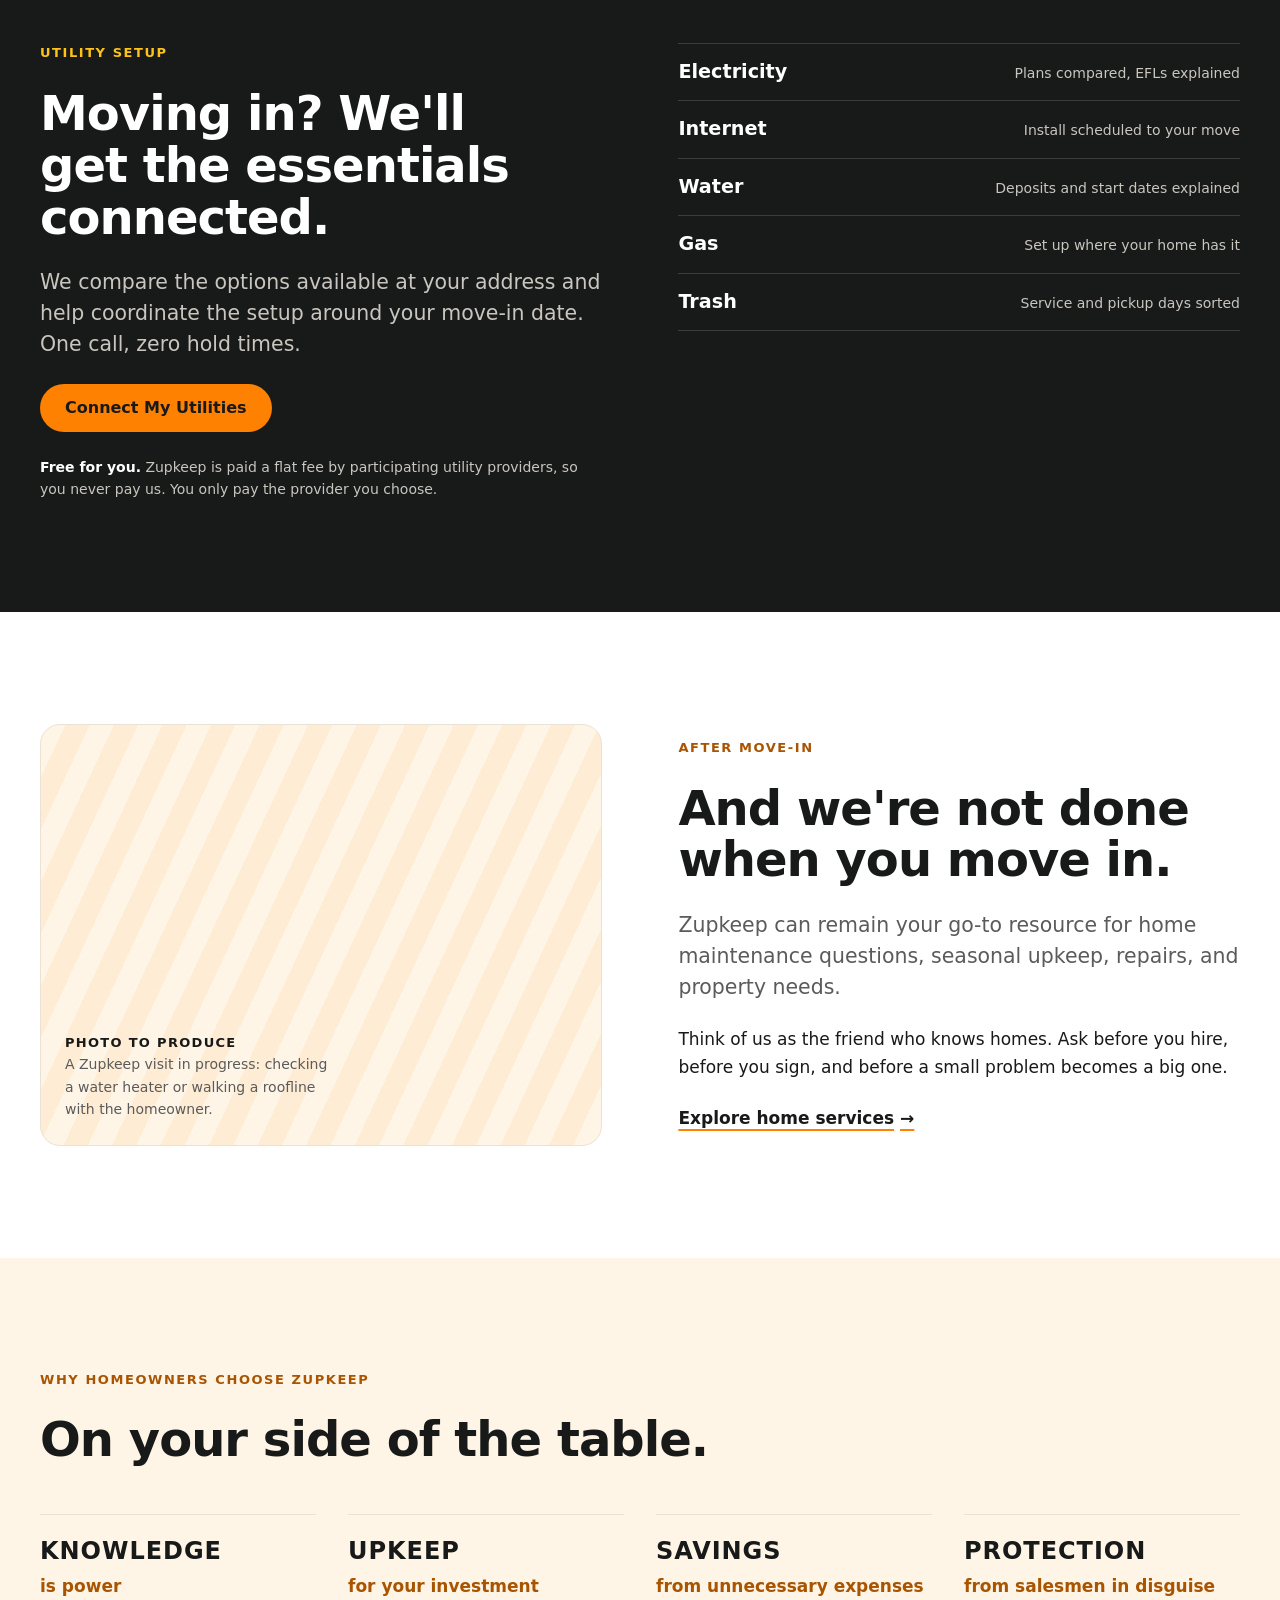
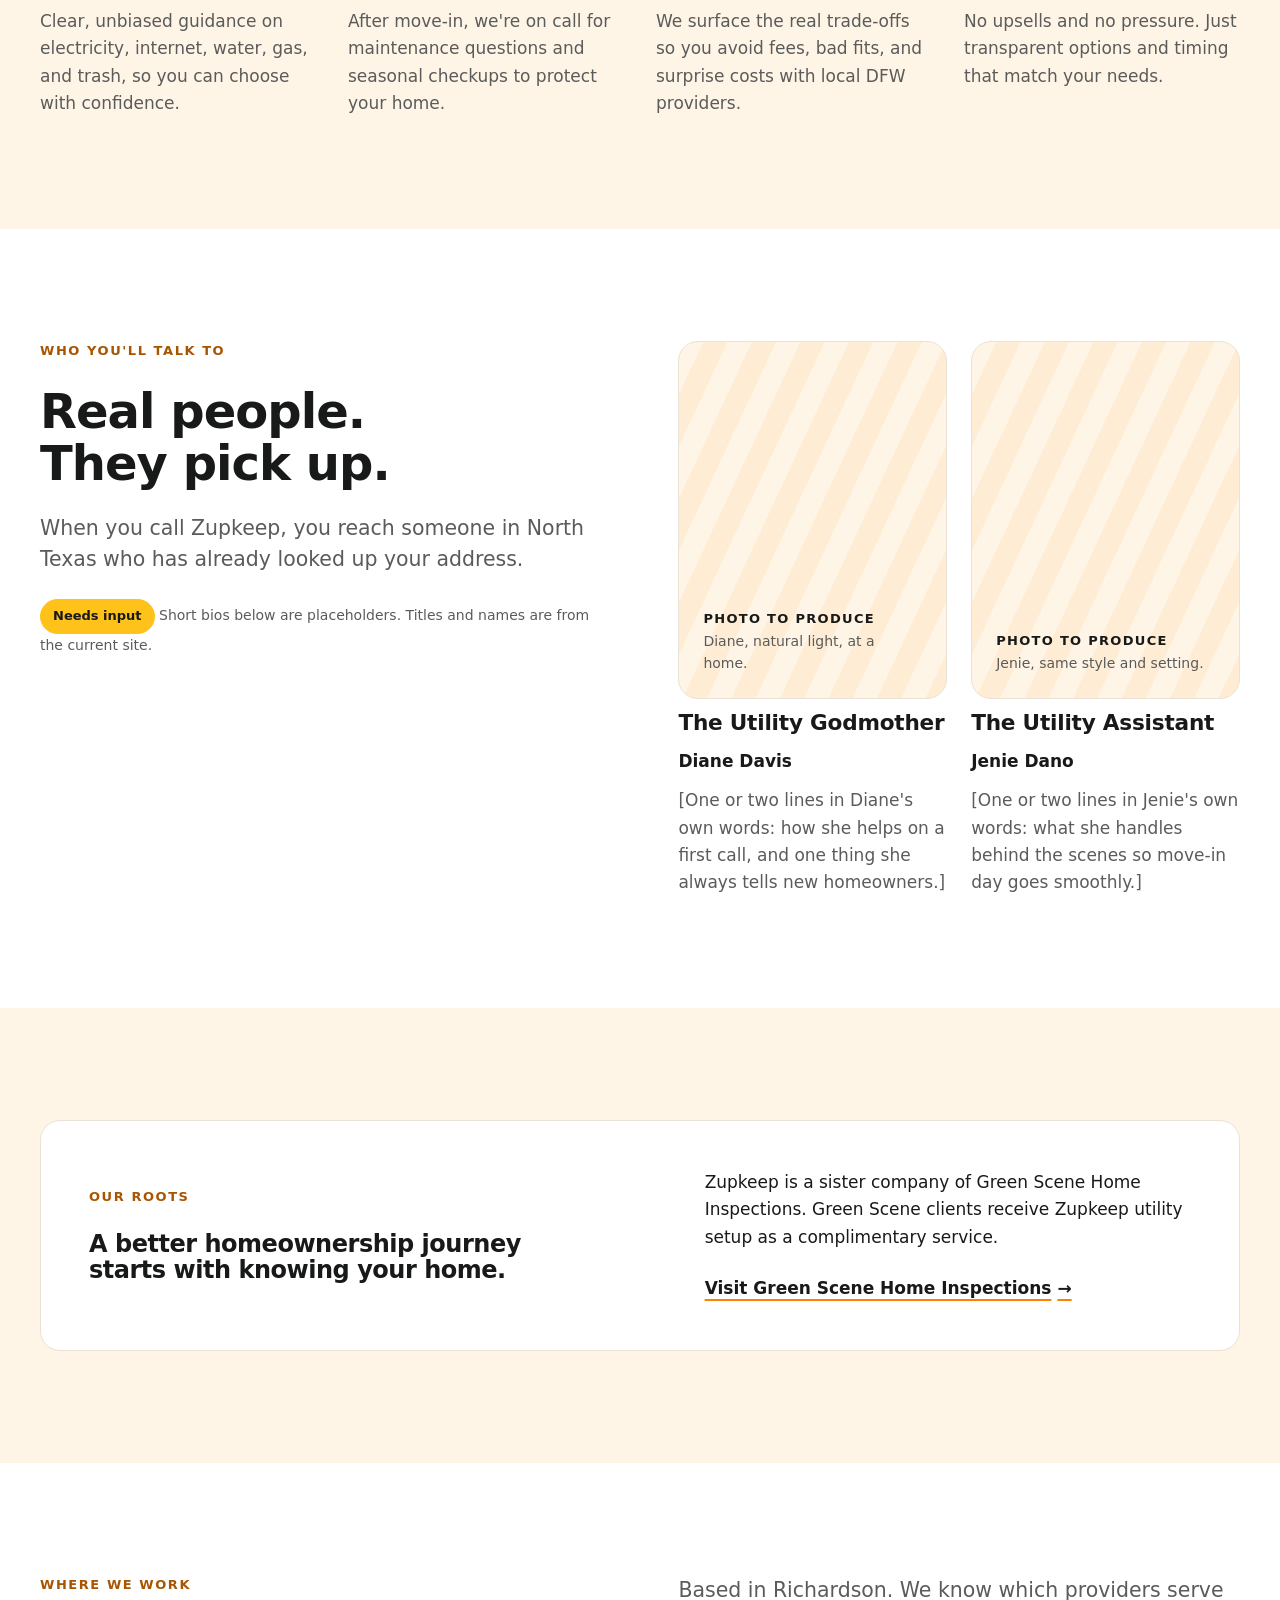
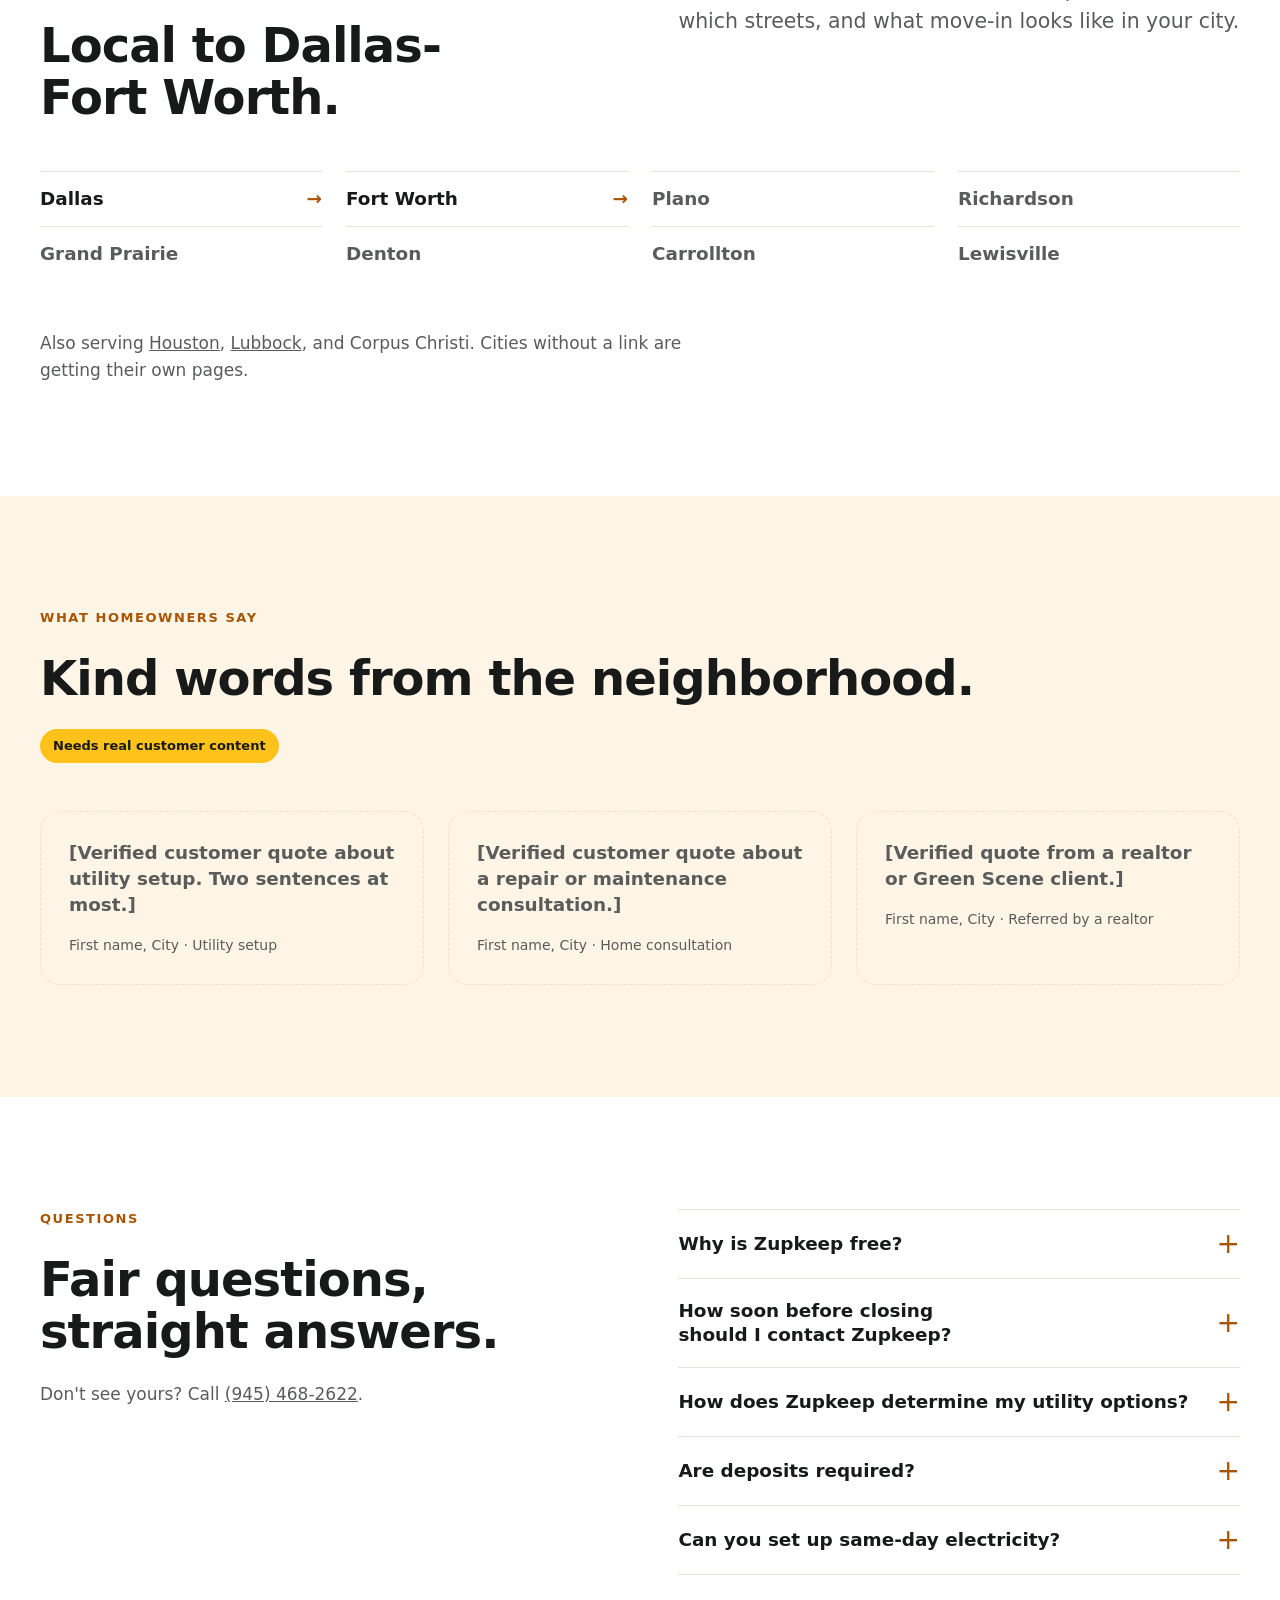
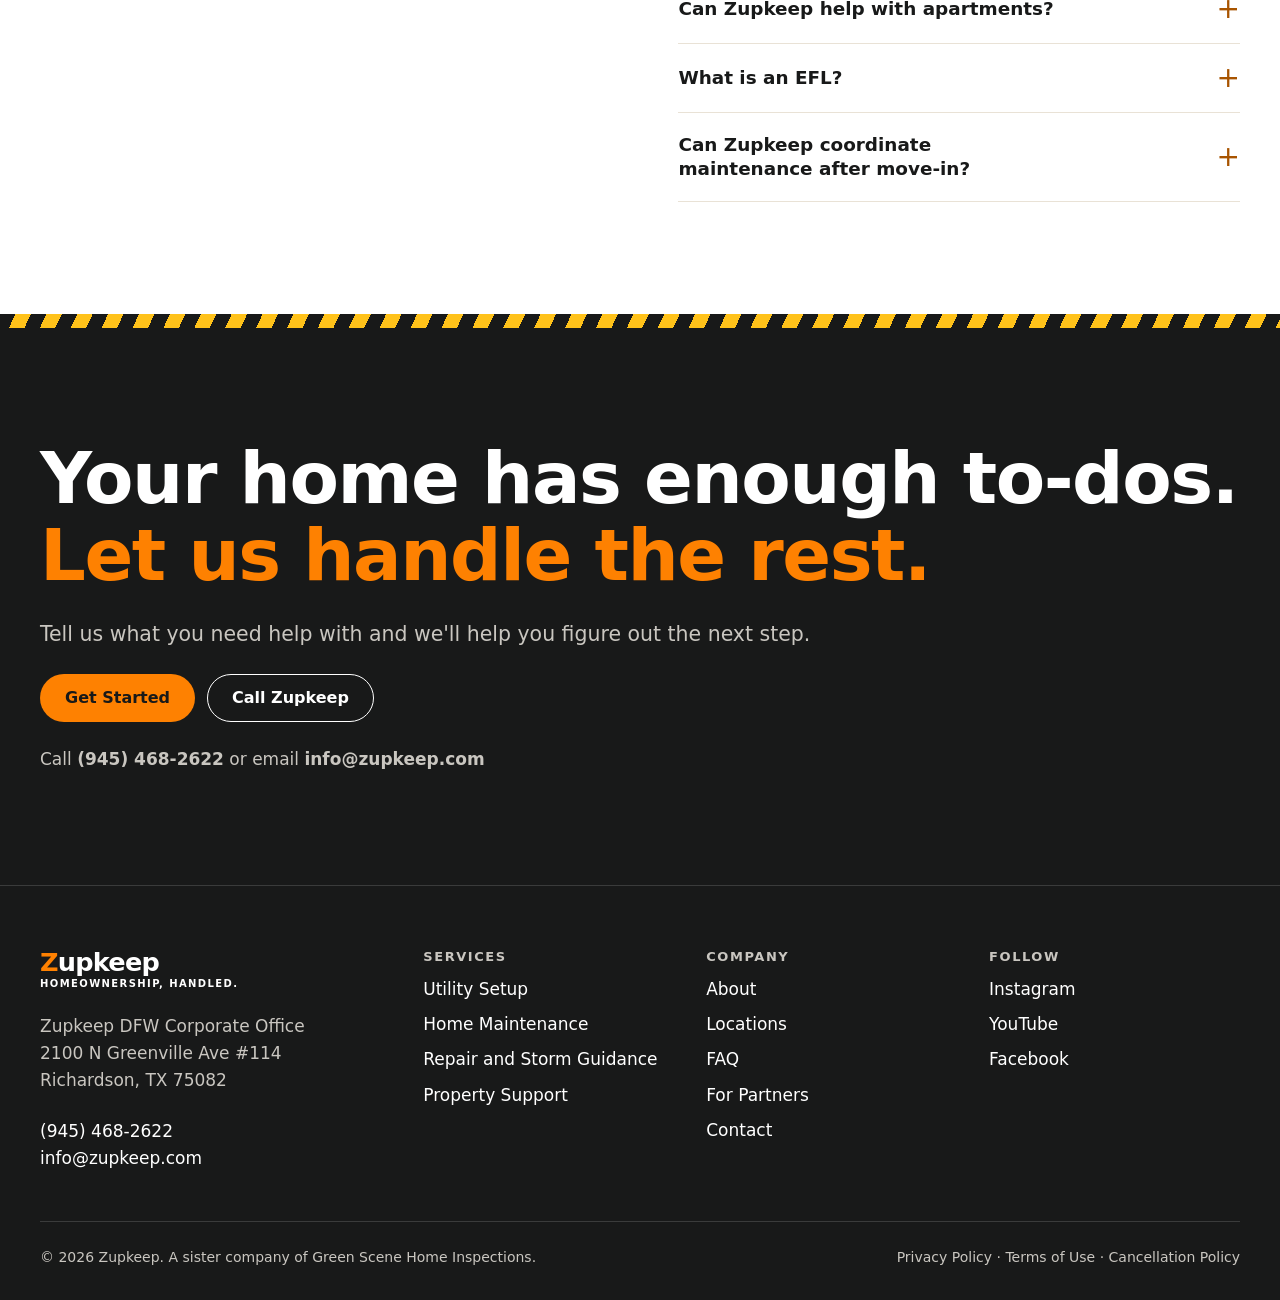
==== commit 03ad42bf: "Add files via upload" ====
--- a/index.html
+++ b/index.html
@@ -18,10 +18,10 @@
 <link rel="preconnect" href="https://fonts.googleapis.com">
 <link rel="preconnect" href="https://fonts.gstatic.com" crossorigin>
 <link rel="stylesheet" href="https://fonts.googleapis.com/css2?family=Bricolage+Grotesque:opsz,wght@12..96,600;12..96,700;12..96,800&family=DM+Sans:opsz,wght@9..40,400;9..40,500;9..40,600;9..40,700&display=swap">
-<link rel="stylesheet" href="css/variables.css">
-<link rel="stylesheet" href="css/global.css">
-<link rel="stylesheet" href="css/components.css">
-<link rel="stylesheet" href="css/responsive.css">
+<link rel="stylesheet" href="variables.css">
+<link rel="stylesheet" href="global.css">
+<link rel="stylesheet" href="components.css">
+<link rel="stylesheet" href="responsive.css">
 <script type="application/ld+json">{"@context":"https://schema.org","@type":"LocalBusiness","@id":"https://www.zupkeep.com/#business","name":"Zupkeep","url":"https://www.zupkeep.com/","telephone":"+1-945-468-2622","email":"info@zupkeep.com","address":{"@type":"PostalAddress","streetAddress":"2100 N Greenville Ave #114","addressLocality":"Richardson","addressRegion":"TX","postalCode":"75082","addressCountry":"US"},"areaServed":["Dallas","Fort Worth","Plano","Richardson","Grand Prairie","Denton","Carrollton","Lewisville"],"parentOrganization":{"@type":"Organization","name":"Green Scene Home Inspections","url":"https://www.greenscenehomeinspections.com/"},"sameAs":["https://www.instagram.com/zupkeep","https://youtube.com/@zupkeep"]}</script>
 <script type="application/ld+json">{"@context": "https://schema.org", "@type": "FAQPage", "mainEntity": [{"@type": "Question", "name": "Why is Zupkeep free?", "acceptedAnswer": {"@type": "Answer", "text": "Zupkeep is paid a flat fee by participating utility providers, so you never pay us. You only pay the provider you choose. For Green Scene Home Inspections clients, it is a complimentary service."}}, {"@type": "Question", "name": "How soon before closing should I contact Zupkeep?", "acceptedAnswer": {"@type": "Answer", "text": "We suggest two to four weeks before moving in, or as early as possible."}}, {"@type": "Question", "name": "How does Zupkeep determine my utility options?", "acceptedAnswer": {"@type": "Answer", "text": "Zupkeep uses proprietary software to identify the options available for your address."}}, {"@type": "Question", "name": "Are deposits required?", "acceptedAnswer": {"@type": "Answer", "text": "Deposits are set by the utility provider and can be based on credit, identity verification, prior account history, or random selection. We will tell you what to expect and how to ask about waivers when available. If you have a credit freeze, you will need to temporarily lift it with the credit bureaus before enrollment."}}, {"@type": "Question", "name": "Can you set up same-day electricity?", "acceptedAnswer": {"@type": "Answer", "text": "Often, yes. It depends on the provider's cut-off times and meter access. Ask us early and we will make it happen when possible."}}, {"@type": "Question", "name": "Can Zupkeep help with apartments?", "acceptedAnswer": {"@type": "Answer", "text": "Yes. Zupkeep works with apartments and high-rises, though high-rises often have their own utilities."}}, {"@type": "Question", "name": "What is an EFL?", "acceptedAnswer": {"@type": "Answer", "text": "An EFL (Electricity Facts Label) comes with every deregulated electricity plan in Texas. It is the key to understanding what you will pay per kilowatt-hour."}}, {"@type": "Question", "name": "Can Zupkeep coordinate maintenance after move-in?", "acceptedAnswer": {"@type": "Answer", "text": "Yes. After move-in we are on call for maintenance questions and seasonal checkups, and you can request a consultation for urgent repairs, contractor work, or weather damage."}}]}</script>
 </head>
@@ -41,8 +41,8 @@
         <li><a href="#faq">Resources</a></li>
       </ul>
       <div class="nav__cta">
-        <a class="btn btn--secondary btn--sm" href="pages/utilities.html" data-track="connect_utilities" data-placement="nav">Connect Utilities</a>
-        <a class="btn btn--primary btn--sm" href="pages/utilities.html#get-started" data-track="get_started" data-placement="nav">Get Started</a>
+        <a class="btn btn--secondary btn--sm" href="utilities.html" data-track="connect_utilities" data-placement="nav">Connect Utilities</a>
+        <a class="btn btn--primary btn--sm" href="utilities.html#get-started" data-track="get_started" data-placement="nav">Get Started</a>
       </div>
       <p class="nav__phone">Or call <a href="tel:+19454682622" data-track="phone_click" data-placement="menu">(945) 468-2622</a></p>
     </nav>
@@ -58,8 +58,8 @@
       <h1>Your home shouldn't feel like another full-time job.</h1>
       <p class="lead">Zupkeep helps Dallas-Fort Worth homeowners handle the details that come with owning a home, from setting up utilities to navigating repairs, maintenance, and everything in between.</p>
       <div class="btn-row">
-        <a class="btn btn--primary" href="pages/utilities.html#get-started" data-track="get_started" data-placement="hero">Get Started</a>
-        <a class="btn btn--secondary" href="pages/utilities.html" data-track="connect_utilities" data-placement="hero">Connect My Utilities</a>
+        <a class="btn btn--primary" href="utilities.html#get-started" data-track="get_started" data-placement="hero">Get Started</a>
+        <a class="btn btn--secondary" href="utilities.html" data-track="connect_utilities" data-placement="hero">Connect My Utilities</a>
       </div>
       <p class="hero__note">Utility setup is free for you. <a href="#faq">Here's how that works.</a></p>
     </div>
@@ -116,25 +116,25 @@
         <p class="card__num">01</p><h3>Move In</h3>
         <p>Everything connected by move-in day.</p>
         <ul class="card__list"><li>Electricity, internet, water, gas, trash</li><li>Provider and plan comparison</li><li>Install dates scheduled around your move</li></ul>
-        <a class="link" href="pages/utilities.html" data-track="connect_utilities" data-placement="service_card">Connect utilities</a>
+        <a class="link" href="utilities.html" data-track="connect_utilities" data-placement="service_card">Connect utilities</a>
       </article>
       <article class="card">
         <p class="card__num">02</p><h3>Maintain</h3>
         <p>Someone to ask before you spend.</p>
         <ul class="card__list"><li>Seasonal home maintenance advice</li><li>Home health checkups</li><li>Urgent repair consultations</li></ul>
-        <a class="link" href="pages/utilities.html#get-started" data-track="home_maintenance_consultation" data-placement="service_card">Ask about your home</a>
+        <a class="link" href="utilities.html#get-started" data-track="home_maintenance_consultation" data-placement="service_card">Ask about your home</a>
       </article>
       <article class="card">
         <p class="card__num">03</p><h3>Protect</h3>
         <p>A second opinion when it matters most.</p>
         <ul class="card__list"><li>Weather and catastrophic event consultations</li><li>Contractor construction check-ups</li><li>Clear next steps after damage</li></ul>
-        <a class="link" href="pages/utilities.html#get-started" data-track="home_repair_consultation" data-placement="service_card">Get guidance</a>
+        <a class="link" href="utilities.html#get-started" data-track="home_repair_consultation" data-placement="service_card">Get guidance</a>
       </article>
       <article class="card">
         <p class="card__num">04</p><h3>Manage</h3>
         <p>Eyes on your rental property.</p>
         <ul class="card__list"><li>Quarterly or annual property check-ups</li><li>Repair scheduling and checkout inspections</li><li>Digital records for tenant documents</li></ul>
-        <a class="link" href="pages/utilities.html#get-started" data-track="property_management_consultation" data-placement="service_card">Talk property support</a>
+        <a class="link" href="utilities.html#get-started" data-track="property_management_consultation" data-placement="service_card">Talk property support</a>
       </article>
     </div>
   </div>
@@ -163,7 +163,7 @@
       <h2>Moving in? We'll get the essentials connected.</h2>
       <p class="lead muted">We compare the options available at your address and help coordinate the setup around your move-in date. One call, zero hold times.</p>
       <div class="btn-row">
-        <a class="btn btn--primary" href="pages/utilities.html" data-track="connect_utilities" data-placement="utility_section">Connect My Utilities</a>
+        <a class="btn btn--primary" href="utilities.html" data-track="connect_utilities" data-placement="utility_section">Connect My Utilities</a>
       </div>
       <p class="muted" style="font-size:var(--text-small)"><strong style="color:var(--zupkeep-on-dark)">Free for you.</strong> Zupkeep is paid a flat fee by participating utility providers, so you never pay us. You only pay the provider you choose.</p>
     </div>
@@ -259,7 +259,7 @@
       <p class="lead muted">Based in Richardson. We know which providers serve which streets, and what move-in looks like in your city.</p>
     </div>
     <nav class="cities reveal" aria-label="Dallas-Fort Worth service areas">
-      <a href="pages/dallas.html">Dallas</a>
+      <a href="dallas.html">Dallas</a>
       <a href="https://www.zupkeep.com/fort-worth">Fort Worth</a>
       <span>Plano</span><span>Richardson</span><span>Grand Prairie</span><span>Denton</span><span>Carrollton</span><span>Lewisville</span>
     </nav>
@@ -335,7 +335,7 @@
     <h2>Your home has enough to-dos. <span>Let us handle the rest.</span></h2>
     <p class="lead muted">Tell us what you need help with and we'll help you figure out the next step.</p>
     <div class="btn-row">
-      <a class="btn btn--primary" href="pages/utilities.html#get-started" data-track="get_started" data-placement="final_cta">Get Started</a>
+      <a class="btn btn--primary" href="utilities.html#get-started" data-track="get_started" data-placement="final_cta">Get Started</a>
       <a class="btn btn--secondary" href="tel:+19454682622" data-track="phone_click" data-placement="final_cta">Call Zupkeep</a>
     </div>
     <p class="muted">Call <span class="contact-line">(945) 468-2622</span> or email <span class="contact-line">info@zupkeep.com</span></p>
@@ -353,7 +353,7 @@
       <nav aria-label="Services">
         <h3>Services</h3>
         <ul>
-          <li><a href="pages/utilities.html">Utility Setup</a></li>
+          <li><a href="utilities.html">Utility Setup</a></li>
           <li><a href="#services">Home Maintenance</a></li>
           <li><a href="#services">Repair and Storm Guidance</a></li>
           <li><a href="#services">Property Support</a></li>
@@ -387,8 +387,8 @@
 </footer>
 <div class="actionbar">
   <a class="btn btn--secondary" href="tel:+19454682622" data-track="phone_click" data-placement="actionbar">Call</a>
-  <a class="btn btn--primary" href="pages/utilities.html#get-started" data-track="get_started" data-placement="actionbar">Get Started</a>
+  <a class="btn btn--primary" href="utilities.html#get-started" data-track="get_started" data-placement="actionbar">Get Started</a>
 </div>
-<script src="js/main.js" defer></script>
+<script src="main.js" defer></script>
 </body>
 </html>
--- a/variables.css
+++ b/variables.css
@@ -0,0 +1,40 @@
+/* Zupkeep design tokens. Every component reads from here. */
+:root {
+  --zupkeep-primary: #FE8101;
+  --zupkeep-primary-hover: #E57300;
+  --zupkeep-secondary: #181919;
+  --zupkeep-accent: #FFC21A;
+  --zupkeep-accent-text: #A85400;
+  --zupkeep-background: #FFFFFF;
+  --zupkeep-surface: #FFF5E6;
+  --zupkeep-text: #181919;
+  --zupkeep-muted: #5A5B5B;
+  --zupkeep-border: #E9E2D6;
+  --zupkeep-on-dark: #FFFFFF;
+  --zupkeep-on-dark-muted: #C9C6C0;
+  --zupkeep-dark-border: #3A3B3B;
+  --zupkeep-error: #B3261E;
+
+  --zupkeep-display-font: "Bricolage Grotesque", "Montserrat", system-ui, sans-serif;
+  --zupkeep-heading-font: "Bricolage Grotesque", "Montserrat", system-ui, sans-serif;
+  --zupkeep-body-font: "DM Sans", system-ui, -apple-system, "Segoe UI", sans-serif;
+
+  --text-display: clamp(2.5rem, 6vw, 4.5rem);
+  --text-h2: clamp(1.9rem, 4vw, 3rem);
+  --text-h3: clamp(1.25rem, 2vw, 1.5rem);
+  --text-body: 1.0625rem;
+  --text-small: 0.875rem;
+  --text-eyebrow: 0.8125rem;
+
+  --space-1: 4px; --space-2: 8px; --space-3: 12px; --space-4: 16px;
+  --space-5: 24px; --space-6: 32px; --space-7: 48px; --space-8: 64px;
+  --section-pad: clamp(64px, 9vw, 112px);
+  --gutter: clamp(16px, 4vw, 40px);
+
+  --radius-sm: 6px;
+  --radius-md: 12px;
+  --radius-lg: 20px;
+  --radius-pill: 999px;
+  --container-width: 1200px;
+  --ease: 200ms ease;
+}
--- a/global.css
+++ b/global.css
@@ -0,0 +1,41 @@
+*, *::before, *::after { box-sizing: border-box; }
+html { scroll-behavior: smooth; scroll-padding-top: 88px; -webkit-text-size-adjust: 100%; }
+body {
+  margin: 0; background: var(--zupkeep-background); color: var(--zupkeep-text);
+  font-family: var(--zupkeep-body-font); font-size: var(--text-body); line-height: 1.6;
+  -webkit-font-smoothing: antialiased;
+}
+img { max-width: 100%; height: auto; display: block; }
+h1, h2, h3 { font-family: var(--zupkeep-heading-font); line-height: 1.08; margin: 0; text-wrap: balance; letter-spacing: -0.02em; }
+h1 { font-family: var(--zupkeep-display-font); font-size: var(--text-display); font-weight: 800; line-height: 1.02; }
+h2 { font-size: var(--text-h2); font-weight: 700; }
+h3 { font-size: var(--text-h3); font-weight: 700; letter-spacing: -0.01em; }
+p { margin: 0; max-width: 62ch; }
+ul, ol { margin: 0; padding: 0; list-style: none; }
+a { color: inherit; }
+:focus-visible { outline: 3px solid var(--zupkeep-text); outline-offset: 3px; border-radius: var(--radius-sm); }
+.section--dark :focus-visible, .footer :focus-visible { outline-color: var(--zupkeep-accent); }
+
+.container { width: 100%; max-width: calc(var(--container-width) + 2 * var(--gutter)); margin-inline: auto; padding-inline: var(--gutter); }
+.section { padding-block: var(--section-pad); }
+.section--surface { background: var(--zupkeep-surface); }
+.section--dark { background: var(--zupkeep-secondary); color: var(--zupkeep-on-dark); }
+.section--dark .muted { color: var(--zupkeep-on-dark-muted); }
+.muted { color: var(--zupkeep-muted); }
+.lead { font-size: clamp(1.1rem, 1.6vw, 1.3rem); line-height: 1.5; }
+.stack { display: flex; flex-direction: column; gap: var(--space-5); }
+.stack--lg { gap: var(--space-7); }
+.split { display: grid; grid-template-columns: minmax(0, 1fr) minmax(0, 1fr); gap: clamp(32px, 6vw, 88px); align-items: start; }
+.split--center { align-items: center; }
+.split > * { min-width: 0; }
+.visually-hidden { position: absolute; width: 1px; height: 1px; overflow: hidden; clip: rect(0 0 0 0); white-space: nowrap; }
+.skip-link { position: absolute; left: -999px; top: 8px; background: var(--zupkeep-text); color: var(--zupkeep-on-dark); padding: 10px 16px; border-radius: var(--radius-sm); z-index: 100; }
+.skip-link:focus { left: 8px; }
+
+.js .reveal { opacity: .35; transform: translateY(18px); transition: opacity 400ms ease, transform 400ms ease; }
+.js .reveal.is-in { opacity: 1; transform: none; }
+@media (prefers-reduced-motion: reduce) {
+  html { scroll-behavior: auto; }
+  .js .reveal { opacity: 1; transform: none; transition: none; }
+  * { transition-duration: 0ms !important; }
+}
--- a/components.css
+++ b/components.css
@@ -0,0 +1,164 @@
+/* ---------- Eyebrow, badge, stripe ---------- */
+.eyebrow { font-size: var(--text-eyebrow); font-weight: 700; letter-spacing: .12em; text-transform: uppercase; color: var(--zupkeep-accent-text); }
+.section--dark .eyebrow { color: var(--zupkeep-accent); }
+.badge { display: inline-flex; align-items: center; gap: 8px; font-size: var(--text-eyebrow); font-weight: 600; padding: 6px 12px; border-radius: var(--radius-pill); background: var(--zupkeep-surface); color: var(--zupkeep-text); border: 1px solid var(--zupkeep-border); }
+.badge--flag { background: var(--zupkeep-accent); border-color: var(--zupkeep-accent); }
+.stripe { height: 14px; background: repeating-linear-gradient(115deg, var(--zupkeep-secondary) 0 14px, var(--zupkeep-accent) 14px 28px); }
+
+/* ---------- Buttons and links ---------- */
+.btn { display: inline-flex; align-items: center; justify-content: center; gap: 8px; min-height: 48px; padding: 12px 24px; border-radius: var(--radius-pill); border: 1.5px solid transparent; font: 700 1rem/1.2 var(--zupkeep-body-font); text-decoration: none; cursor: pointer; transition: background var(--ease), color var(--ease), border-color var(--ease), transform var(--ease); }
+.btn:active { transform: translateY(1px); }
+.btn--primary { background: var(--zupkeep-primary); color: var(--zupkeep-text); }
+.btn--primary:hover { background: var(--zupkeep-primary-hover); }
+.btn--secondary { background: transparent; color: var(--zupkeep-text); border-color: var(--zupkeep-text); }
+.btn--secondary:hover { background: var(--zupkeep-text); color: var(--zupkeep-on-dark); }
+.section--dark .btn--secondary { color: var(--zupkeep-on-dark); border-color: var(--zupkeep-on-dark); }
+.section--dark .btn--secondary:hover { background: var(--zupkeep-on-dark); color: var(--zupkeep-text); }
+.btn--sm { min-height: 42px; padding: 8px 18px; font-size: .9375rem; }
+.btn-row { display: flex; flex-wrap: wrap; gap: var(--space-3); }
+.link { display: inline-flex; align-items: center; gap: 6px; font-weight: 700; text-decoration: underline; text-decoration-color: var(--zupkeep-primary); text-decoration-thickness: 2px; text-underline-offset: 5px; }
+.link::after { content: "\2192"; transition: transform var(--ease); }
+.link:hover::after { transform: translateX(4px); }
+
+/* ---------- Header ---------- */
+.header { position: sticky; top: env(safe-area-inset-top, 0px); z-index: 50; background: var(--zupkeep-background); border-bottom: 1px solid transparent; transition: border-color var(--ease); }
+.header.is-scrolled { border-bottom-color: var(--zupkeep-border); }
+.header__inner { display: flex; align-items: center; justify-content: space-between; gap: var(--space-5); min-height: 72px; }
+.logo { font: 800 1.6rem/1 var(--zupkeep-display-font); letter-spacing: -0.03em; text-decoration: none; color: var(--zupkeep-text); display: inline-flex; flex-direction: column; gap: 3px; }
+.logo span { color: var(--zupkeep-primary); }
+.logo small { font: 600 .625rem/1 var(--zupkeep-body-font); letter-spacing: .14em; text-transform: uppercase; color: var(--zupkeep-muted); }
+.footer .logo, .footer .logo small { color: var(--zupkeep-on-dark); }
+.nav { display: flex; align-items: center; gap: var(--space-6); }
+.nav__list { display: flex; gap: var(--space-5); }
+.nav__list a { text-decoration: none; font-weight: 500; font-size: 1rem; padding-block: 8px; border-bottom: 2px solid transparent; transition: border-color var(--ease); }
+.nav__list a:hover, .nav__list a[aria-current="page"] { border-bottom-color: var(--zupkeep-primary); }
+.nav__cta { display: flex; gap: var(--space-2); }
+.nav-toggle { display: none; width: 48px; height: 48px; border: 0; background: none; cursor: pointer; padding: 12px; }
+.nav-toggle span { display: block; height: 2px; background: var(--zupkeep-text); margin-block: 5px; transition: transform var(--ease), opacity var(--ease); }
+.nav-toggle[aria-expanded="true"] span:nth-child(1) { transform: translateY(7px) rotate(45deg); }
+.nav-toggle[aria-expanded="true"] span:nth-child(2) { opacity: 0; }
+.nav-toggle[aria-expanded="true"] span:nth-child(3) { transform: translateY(-7px) rotate(-45deg); }
+.nav__phone { display: none; }
+
+/* ---------- Photo placeholder (swap for real photography) ---------- */
+.photo { position: relative; border-radius: var(--radius-lg); overflow: hidden; background: var(--zupkeep-surface) repeating-linear-gradient(115deg, transparent 0 22px, rgba(254,129,1,.08) 22px 44px); border: 1px solid var(--zupkeep-border); aspect-ratio: 4 / 5; max-width: 100%; display: flex; align-items: flex-end; padding: var(--space-5); }
+.photo--wide { aspect-ratio: 4 / 3; }
+.photo--portrait { aspect-ratio: 3 / 4; }
+.photo img { position: absolute; inset: 0; width: 100%; height: 100%; object-fit: cover; }
+.photo__note { font-size: var(--text-small); color: var(--zupkeep-muted); max-width: 30ch; }
+.photo__note b { display: block; color: var(--zupkeep-text); font-size: var(--text-eyebrow); letter-spacing: .1em; text-transform: uppercase; }
+.photo__tags { position: absolute; top: var(--space-5); left: var(--space-5); display: flex; flex-direction: column; gap: var(--space-2); align-items: flex-start; }
+.tag { display: inline-flex; align-items: center; gap: 8px; background: var(--zupkeep-background); border-radius: var(--radius-pill); padding: 8px 14px; font-size: var(--text-small); font-weight: 600; box-shadow: 0 6px 18px rgba(24,25,25,.10); }
+.tag::before { content: ""; width: 8px; height: 8px; border-radius: 50%; background: var(--zupkeep-primary); }
+
+/* ---------- Hero ---------- */
+.hero { padding-block: clamp(40px, 6vw, 88px) var(--section-pad); }
+.hero__note { font-size: var(--text-small); color: var(--zupkeep-muted); }
+.hero__note a { font-weight: 600; }
+
+/* ---------- Value strip ---------- */
+.strip { border-block: 1px solid var(--zupkeep-border); padding-block: var(--space-6); }
+.strip__inner { display: flex; flex-wrap: wrap; align-items: center; justify-content: space-between; gap: var(--space-5); }
+.strip__line { font: 700 clamp(1.1rem, 2vw, 1.4rem)/1.2 var(--zupkeep-heading-font); }
+.strip__list { display: flex; flex-wrap: wrap; gap: var(--space-2) var(--space-6); font-weight: 600; }
+.strip__list a { text-decoration: none; display: inline-flex; align-items: center; gap: 10px; }
+.strip__list a::before { content: ""; width: 8px; height: 8px; background: var(--zupkeep-primary); border-radius: 50%; }
+.strip__list a:hover { text-decoration: underline; }
+
+/* ---------- Ruled list ---------- */
+.ruled > li { padding-block: var(--space-4); border-top: 1px solid var(--zupkeep-border); display: flex; justify-content: space-between; gap: var(--space-4); align-items: baseline; }
+.ruled > li:last-child { border-bottom: 1px solid var(--zupkeep-border); }
+.ruled strong { font: 700 1.2rem/1.2 var(--zupkeep-heading-font); }
+.ruled span { color: var(--zupkeep-muted); font-size: var(--text-small); text-align: right; }
+.section--dark .ruled > li { border-color: var(--zupkeep-dark-border); }
+.section--dark .ruled span { color: var(--zupkeep-on-dark-muted); }
+
+/* ---------- Service cards ---------- */
+.cards { display: grid; grid-template-columns: repeat(4, minmax(0, 1fr)); gap: var(--space-5); }
+.card { background: var(--zupkeep-surface); border-radius: var(--radius-lg); padding: 28px; display: flex; flex-direction: column; gap: var(--space-4); transition: transform var(--ease), box-shadow var(--ease); }
+.section--surface .card { background: var(--zupkeep-background); }
+.card:hover { transform: translateY(-4px); box-shadow: 0 16px 32px rgba(24,25,25,.08); }
+.card__num { font: 800 .9rem/1 var(--zupkeep-heading-font); color: var(--zupkeep-accent-text); letter-spacing: .08em; }
+.card__list { display: flex; flex-direction: column; gap: 6px; font-size: .9375rem; color: var(--zupkeep-muted); flex: 1; }
+.card__list li { padding-left: 16px; position: relative; }
+.card__list li::before { content: ""; position: absolute; left: 0; top: .65em; width: 6px; height: 2px; background: var(--zupkeep-primary); }
+.card p { font-size: 1rem; }
+
+/* ---------- Steps ---------- */
+.steps { display: grid; grid-template-columns: repeat(3, minmax(0, 1fr)); gap: var(--space-6); counter-reset: step; }
+.step { border-top: 3px solid var(--zupkeep-text); padding-top: var(--space-5); display: flex; flex-direction: column; gap: var(--space-3); }
+.step::before { counter-increment: step; content: "0" counter(step); font: 800 clamp(2.5rem, 5vw, 4rem)/1 var(--zupkeep-display-font); color: var(--zupkeep-primary); }
+
+/* ---------- Pillars ---------- */
+.pillars { display: grid; grid-template-columns: repeat(4, minmax(0, 1fr)); gap: var(--space-6); }
+.pillar { display: flex; flex-direction: column; gap: var(--space-2); border-top: 1px solid var(--zupkeep-border); padding-top: var(--space-5); }
+.pillar h3 { text-transform: uppercase; letter-spacing: .04em; }
+.pillar em { font-style: normal; font-weight: 600; color: var(--zupkeep-accent-text); }
+
+/* ---------- Team ---------- */
+.team { display: grid; grid-template-columns: repeat(2, minmax(0, 1fr)); gap: var(--space-5); }
+.person { display: flex; flex-direction: column; gap: var(--space-3); }
+.person__nick { font: 700 1.35rem/1.15 var(--zupkeep-heading-font); }
+.person__name { font-weight: 600; }
+
+/* ---------- Note band (Green Scene, free model) ---------- */
+.note { border: 1px solid var(--zupkeep-border); border-radius: var(--radius-lg); padding: clamp(24px, 4vw, 48px); display: grid; grid-template-columns: minmax(0, 1.2fr) minmax(0, 1fr); gap: var(--space-6); align-items: center; background: var(--zupkeep-background); }
+.section--dark .note { background: transparent; border-color: var(--zupkeep-dark-border); }
+
+/* ---------- Locations ---------- */
+.cities { display: grid; grid-template-columns: repeat(4, minmax(0, 1fr)); gap: 0 var(--space-5); }
+.cities a { display: flex; justify-content: space-between; padding-block: var(--space-4); border-top: 1px solid var(--zupkeep-border); text-decoration: none; font: 700 1.15rem/1.2 var(--zupkeep-heading-font); }
+.cities a::after { content: "\2192"; color: var(--zupkeep-accent-text); transition: transform var(--ease); }
+.cities a:hover::after { transform: translateX(4px); }
+.cities span { display: flex; padding-block: var(--space-4); border-top: 1px solid var(--zupkeep-border); font: 700 1.15rem/1.2 var(--zupkeep-heading-font); color: var(--zupkeep-muted); }
+
+/* ---------- Testimonials ---------- */
+.quotes { display: grid; grid-template-columns: repeat(3, minmax(0, 1fr)); gap: var(--space-5); }
+.quote { border: 1.5px dashed var(--zupkeep-border); border-radius: var(--radius-lg); padding: 28px; display: flex; flex-direction: column; gap: var(--space-4); margin: 0; }
+.quote blockquote { margin: 0; font: 600 1.15rem/1.4 var(--zupkeep-heading-font); color: var(--zupkeep-muted); }
+.quote figcaption { font-size: var(--text-small); color: var(--zupkeep-muted); }
+
+/* ---------- FAQ ---------- */
+.faq__item { border-top: 1px solid var(--zupkeep-border); }
+.faq__item:last-child { border-bottom: 1px solid var(--zupkeep-border); }
+.faq__q { width: 100%; display: flex; justify-content: space-between; align-items: center; gap: var(--space-4); padding: 20px 0; min-height: 48px; background: none; border: 0; cursor: pointer; text-align: left; color: inherit; font: 700 1.15rem/1.3 var(--zupkeep-heading-font); }
+.faq__q::after { content: "+"; font: 400 1.75rem/1 var(--zupkeep-body-font); color: var(--zupkeep-accent-text); transition: transform var(--ease); flex: none; }
+.faq__q[aria-expanded="true"]::after { transform: rotate(45deg); }
+.faq__a { padding-bottom: 20px; color: var(--zupkeep-muted); }
+
+/* ---------- Final CTA ---------- */
+.final { text-align: left; }
+.final h2 { font-size: var(--text-display); font-family: var(--zupkeep-display-font); font-weight: 800; }
+.final h2 span { color: var(--zupkeep-primary); display: block; }
+.contact-line { font-weight: 600; user-select: all; }
+
+/* ---------- Footer ---------- */
+.footer { background: var(--zupkeep-secondary); color: var(--zupkeep-on-dark); padding-block: var(--space-8) var(--space-6); border-top: 1px solid var(--zupkeep-dark-border); }
+.footer__grid { display: grid; grid-template-columns: 1.4fr repeat(3, minmax(0, 1fr)); gap: var(--space-6); }
+.footer h3 { font-size: var(--text-eyebrow); letter-spacing: .12em; text-transform: uppercase; color: var(--zupkeep-on-dark-muted); margin-bottom: var(--space-3); font-family: var(--zupkeep-body-font); }
+.footer li { margin-bottom: var(--space-2); }
+.footer a { text-decoration: none; }
+.footer a:hover { text-decoration: underline; }
+.footer address { font-style: normal; color: var(--zupkeep-on-dark-muted); }
+.footer__legal { margin-top: var(--space-7); padding-top: var(--space-5); border-top: 1px solid var(--zupkeep-dark-border); display: flex; flex-wrap: wrap; gap: var(--space-3) var(--space-5); justify-content: space-between; font-size: var(--text-small); color: var(--zupkeep-on-dark-muted); }
+
+/* ---------- Mobile action bar ---------- */
+.actionbar { display: none; }
+
+/* ---------- Forms ---------- */
+.form { display: grid; grid-template-columns: repeat(2, minmax(0, 1fr)); gap: var(--space-5); background: var(--zupkeep-background); border: 1px solid var(--zupkeep-border); border-radius: var(--radius-lg); padding: clamp(20px, 4vw, 40px); }
+.field { display: flex; flex-direction: column; gap: 6px; min-width: 0; }
+.field--full { grid-column: 1 / -1; }
+.field label, .field legend { font-weight: 600; font-size: .9375rem; padding: 0; }
+.field input, .field select, .field textarea { font: 400 1rem/1.4 var(--zupkeep-body-font); color: var(--zupkeep-text); background: var(--zupkeep-background); border: 1.5px solid var(--zupkeep-border); border-radius: var(--radius-md); padding: 12px 14px; min-height: 48px; width: 100%; transition: border-color var(--ease); }
+.field input:focus, .field select:focus, .field textarea:focus { border-color: var(--zupkeep-primary); outline: none; box-shadow: 0 0 0 3px rgba(254,129,1,.25); }
+.field [aria-invalid="true"] { border-color: var(--zupkeep-error); }
+.field__error { color: var(--zupkeep-error); font-size: var(--text-small); min-height: 0; }
+fieldset.field { border: 0; margin: 0; padding: 0; }
+.checks { display: flex; flex-wrap: wrap; gap: var(--space-2); }
+.check { display: inline-flex; align-items: center; gap: 8px; border: 1.5px solid var(--zupkeep-border); border-radius: var(--radius-pill); padding: 10px 16px; min-height: 44px; cursor: pointer; font-weight: 500; }
+.check:has(input:checked) { border-color: var(--zupkeep-text); background: var(--zupkeep-surface); }
+.check input { width: 18px; height: 18px; min-height: 0; accent-color: var(--zupkeep-primary); }
+.consent { display: flex; gap: 12px; align-items: flex-start; font-size: var(--text-small); color: var(--zupkeep-muted); }
+.consent input { width: 20px; height: 20px; min-height: 0; flex: none; margin-top: 2px; accent-color: var(--zupkeep-primary); }
+.form__status { grid-column: 1 / -1; padding: var(--space-4); border-radius: var(--radius-md); background: var(--zupkeep-surface); font-weight: 600; }
--- a/responsive.css
+++ b/responsive.css
@@ -0,0 +1,38 @@
+/* Tablet */
+@media (max-width: 1024px) {
+  .cards, .pillars { grid-template-columns: repeat(2, minmax(0, 1fr)); }
+  .cities { grid-template-columns: repeat(2, minmax(0, 1fr)); }
+  .footer__grid { grid-template-columns: repeat(2, minmax(0, 1fr)); }
+  .nav__list { gap: var(--space-4); }
+  .nav__cta .btn--secondary { display: none; }
+}
+/* Mobile: its own layout, not a shrunken desktop */
+@media (max-width: 820px) {
+  .nav-toggle { display: block; }
+  .nav { position: fixed; inset: calc(72px + env(safe-area-inset-top, 0px)) 0 0 0; background: var(--zupkeep-background); flex-direction: column; align-items: stretch; justify-content: flex-start; gap: var(--space-6); padding: var(--space-6) var(--gutter); overflow-y: auto; visibility: hidden; opacity: 0; transition: opacity var(--ease), visibility var(--ease); }
+  .nav.is-open { visibility: visible; opacity: 1; }
+  .nav__list { flex-direction: column; gap: 0; }
+  .nav__list a { display: block; font: 700 1.6rem/1.2 var(--zupkeep-heading-font); padding-block: 14px; border-bottom: 1px solid var(--zupkeep-border); }
+  .nav__cta { flex-direction: column; }
+  .nav__cta .btn--secondary { display: inline-flex; }
+  .nav__cta .btn { min-height: 52px; font-size: 1rem; }
+  .nav__phone { display: block; font-weight: 600; }
+  .split, .note { grid-template-columns: minmax(0, 1fr); }
+  .steps { grid-template-columns: minmax(0, 1fr); gap: 0; }
+  .step { border-top: 0; border-left: 3px solid var(--zupkeep-text); padding: 0 0 var(--space-6) var(--space-5); }
+  .step:last-child { padding-bottom: 0; }
+  .quotes, .team { grid-template-columns: minmax(0, 1fr); }
+  .hero .photo { aspect-ratio: 4 / 3; }
+  .photo--portrait { aspect-ratio: 4 / 3; }
+  .strip__inner { flex-direction: column; align-items: flex-start; }
+  .form { grid-template-columns: minmax(0, 1fr); }
+  body { padding-bottom: calc(72px + env(safe-area-inset-bottom, 0px)); }
+  .actionbar { display: grid; grid-template-columns: 1fr 1.4fr; gap: var(--space-2); position: fixed; left: 0; right: 0; bottom: 0; z-index: 40; background: var(--zupkeep-background); border-top: 1px solid var(--zupkeep-border); padding: 12px var(--gutter) calc(12px + env(safe-area-inset-bottom, 0px)); }
+}
+@media (max-width: 560px) {
+  .cards, .pillars, .footer__grid { grid-template-columns: minmax(0, 1fr); }
+  .hero .btn-row .btn, .final .btn-row .btn { width: 100%; }
+  .ruled > li { flex-direction: column; gap: 2px; }
+  .ruled span { text-align: left; }
+  .cities a, .cities span { font-size: 1rem; }
+}
